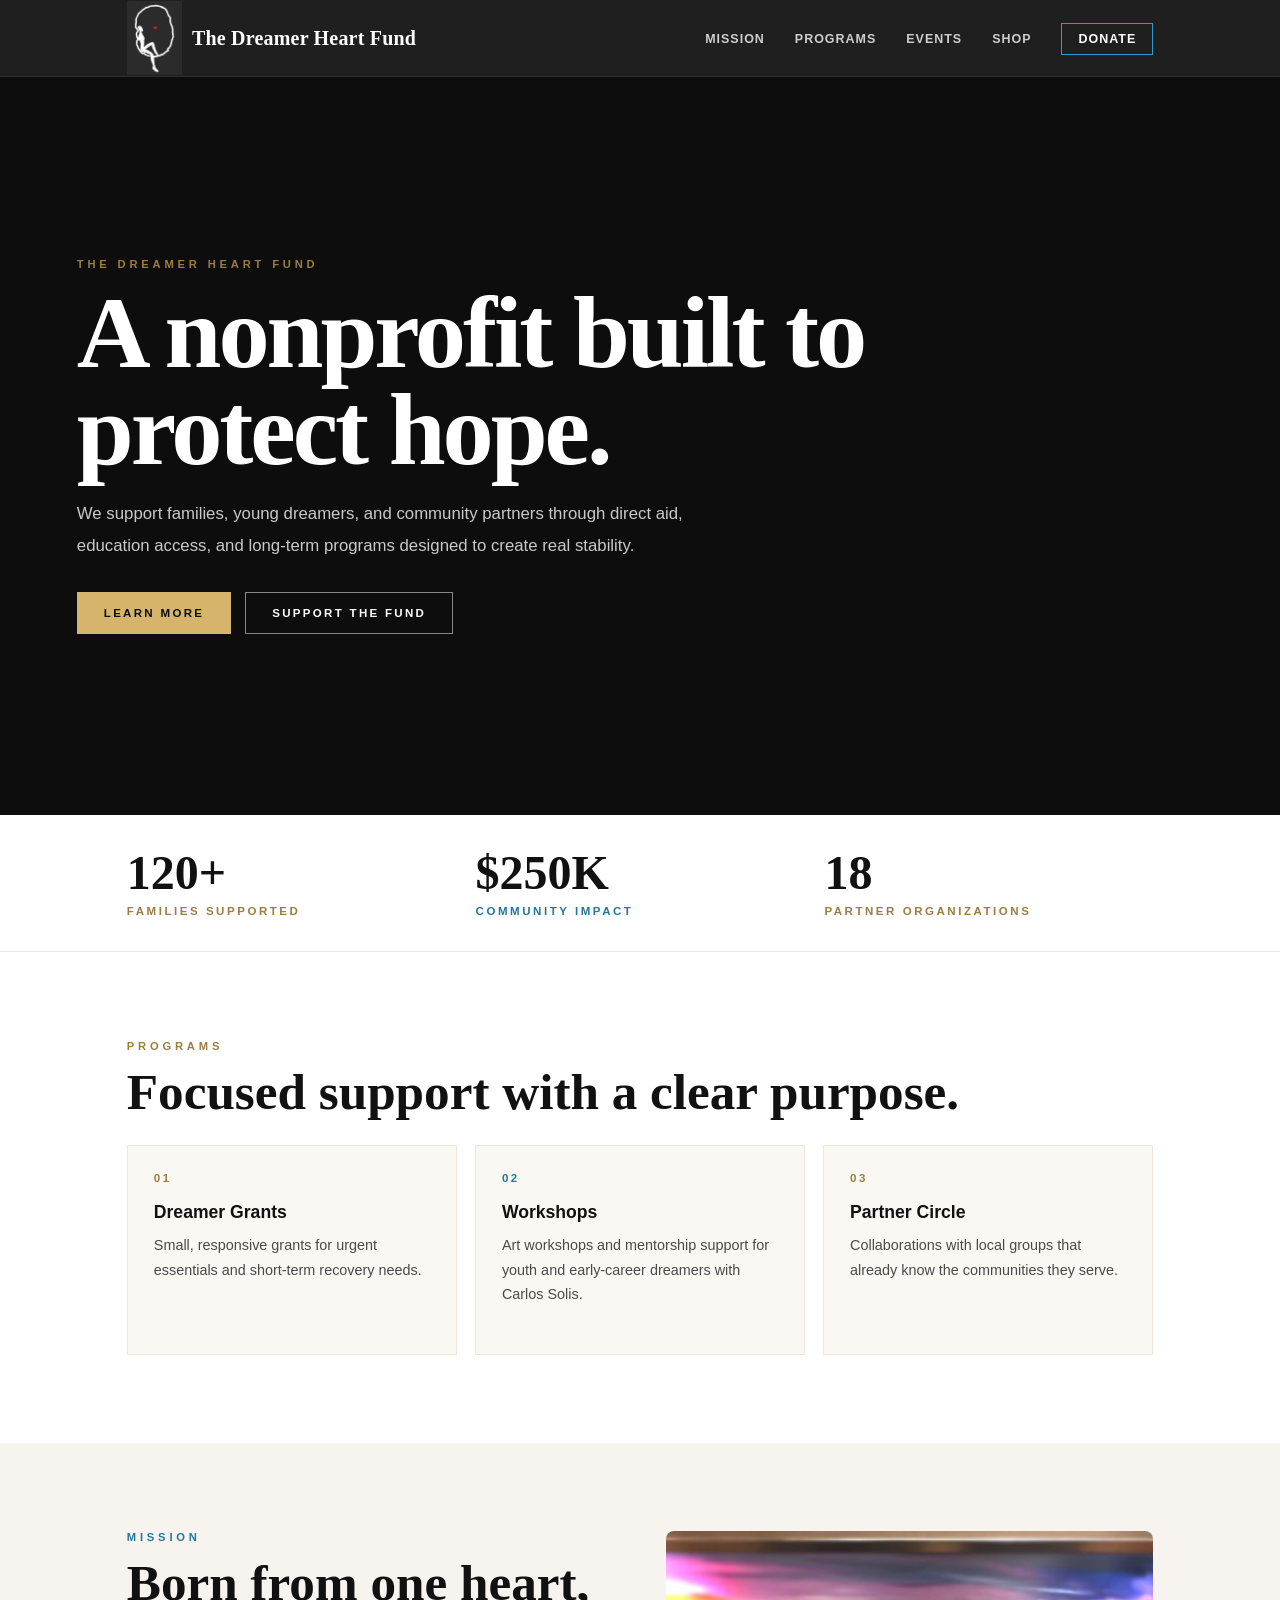
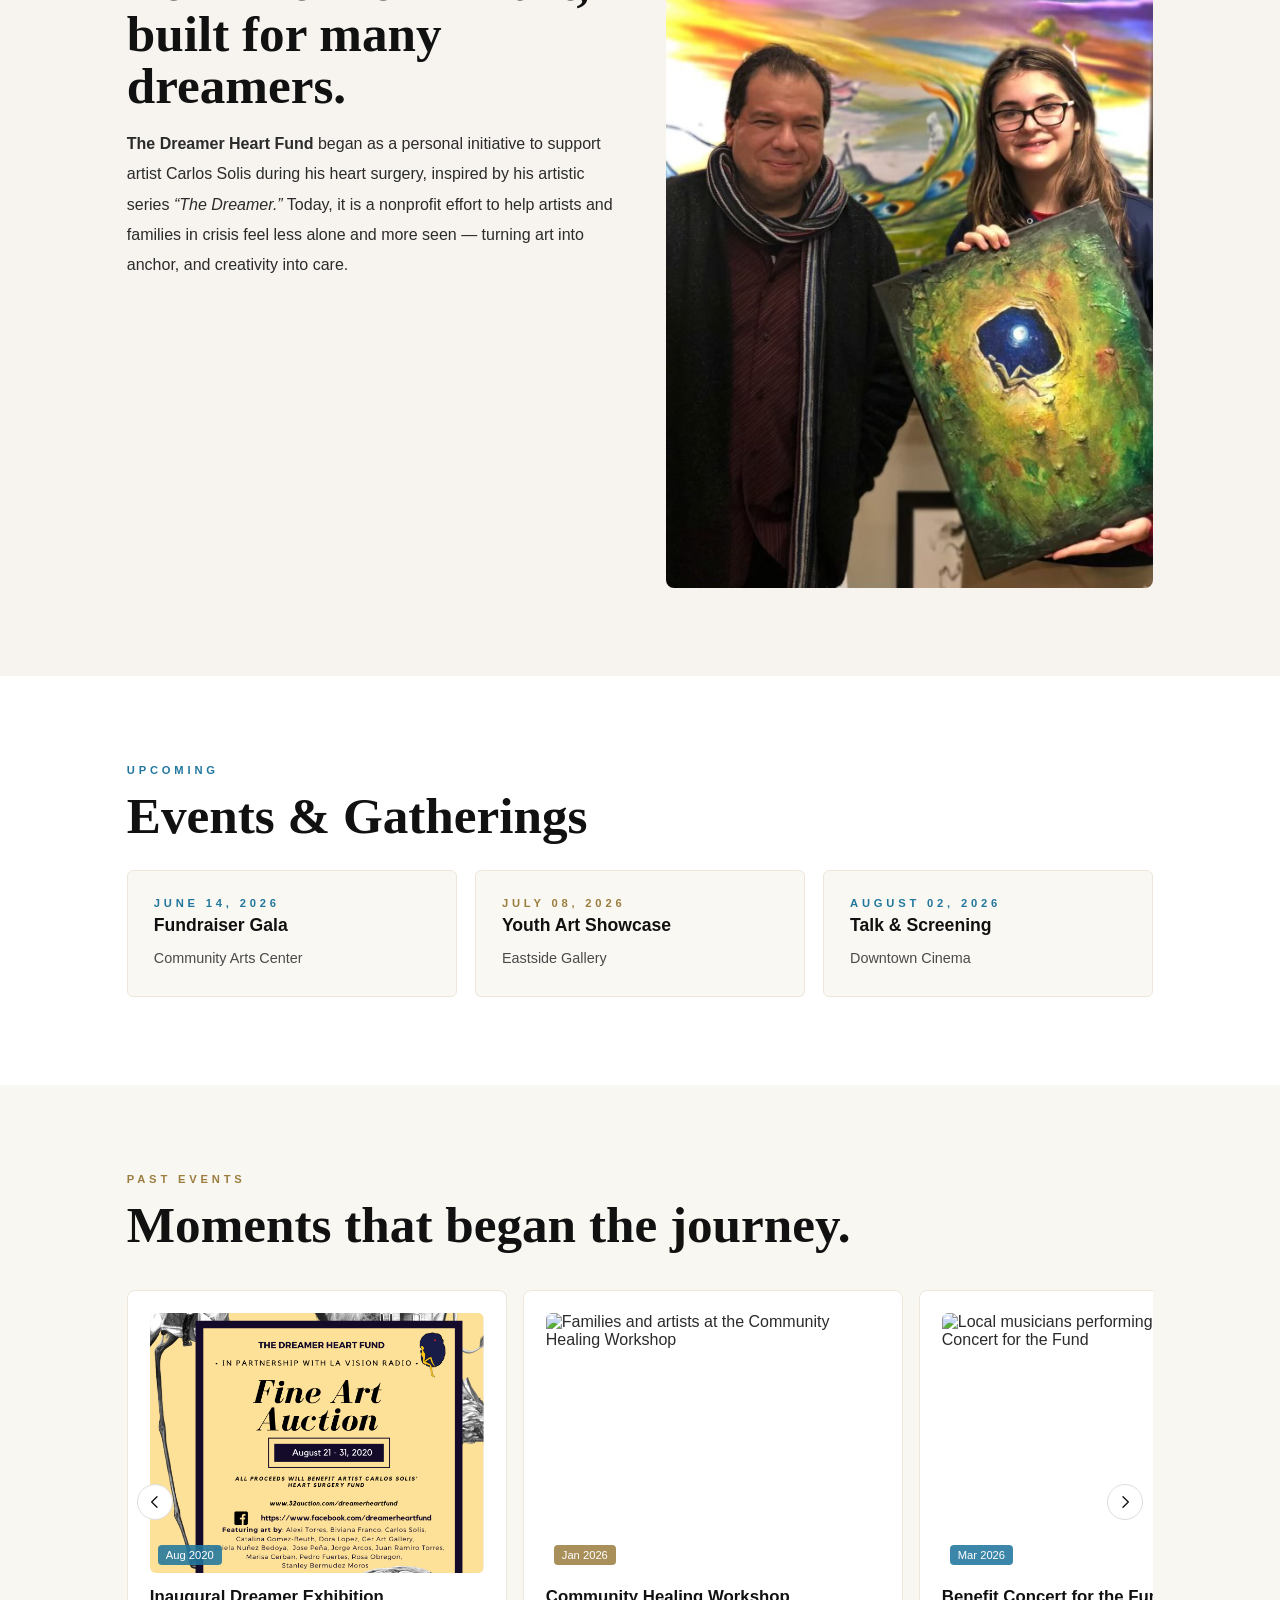
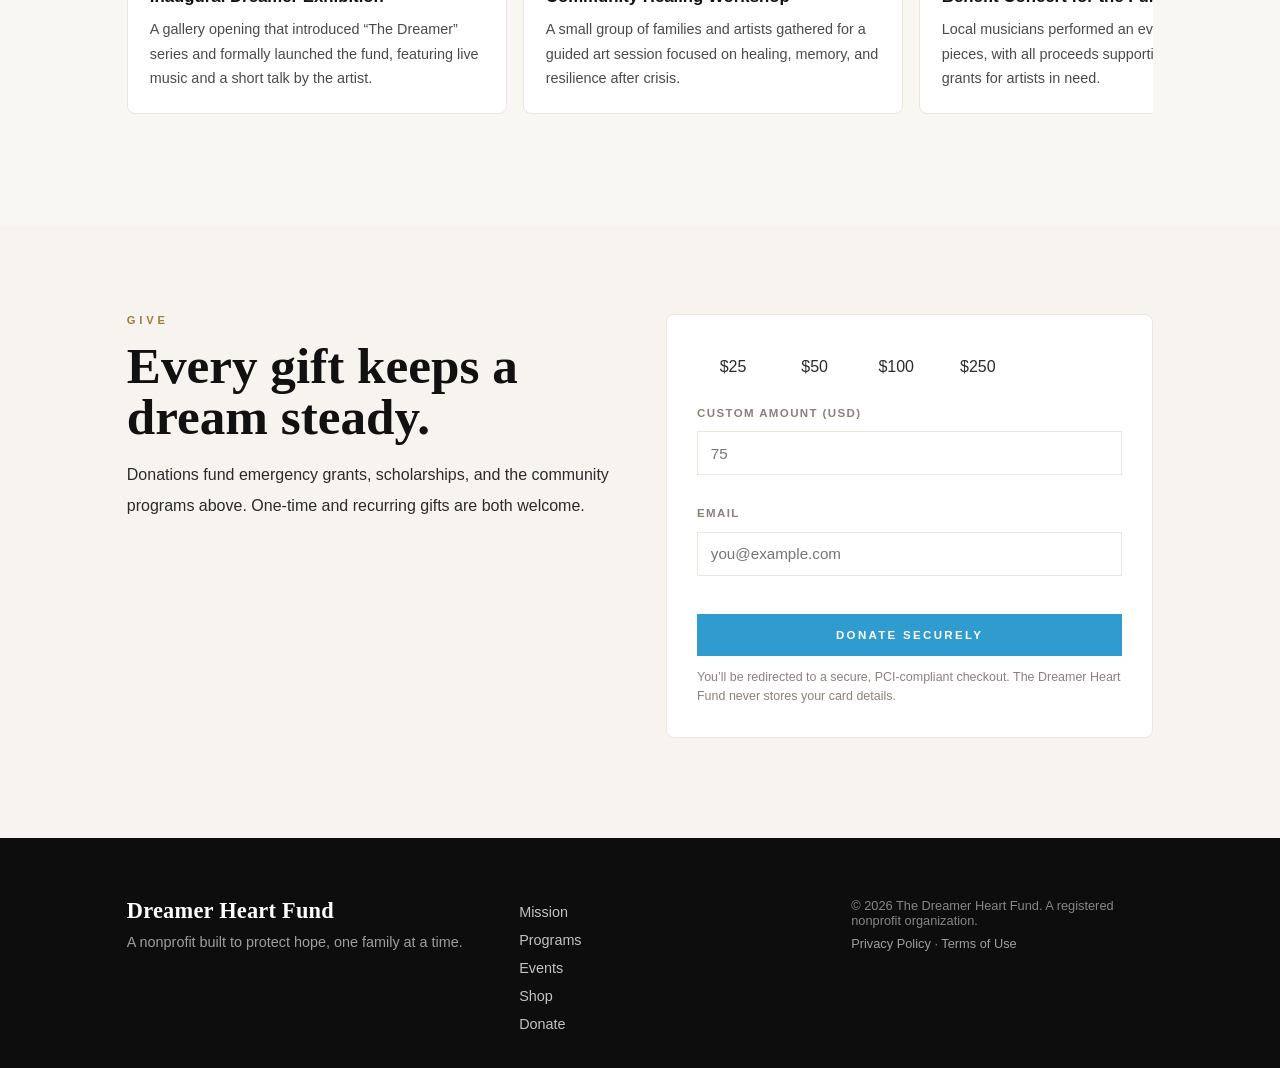
==== index.html @ c887f29a "shop page made, shop page added to nav and footer" ====
<!DOCTYPE html>
<html lang="en" class="no-js">
<head>
  <meta charset="UTF-8" />
  <meta name="viewport" content="width=device-width, initial-scale=1.0" />

  <meta http-equiv="Content-Security-Policy"
        content="default-src 'self';
                 img-src 'self' data: https:;
                 style-src 'self' 'unsafe-inline' https://fonts.googleapis.com;
                 font-src 'self' https://fonts.gstatic.com;
                 script-src 'self';
                 connect-src 'self';
                 frame-src 'self' https://www.youtube-nocookie.com https://player.vimeo.com;
                 object-src 'none';
                 base-uri 'self';
                 form-action 'self';
                 upgrade-insecure-requests;" />
  <meta http-equiv="X-Content-Type-Options" content="nosniff" />
  <meta name="referrer" content="strict-origin-when-cross-origin" />
  <meta name="theme-color" content="#0d0d0d" />

  <title>The Dreamer Heart Fund | Direct Aid, Education & Community Healing</title>
  <meta name="description" content="The Dreamer Heart Fund is a nonprofit supporting families and young dreamers through emergency aid, education access, and community healing programs." />
  <meta name="keywords" content="Dreamer Heart Fund, nonprofit, charity, emergency grants, education access, community healing, donate" />
  <meta name="author" content="The Dreamer Heart Fund" />
  <meta name="robots" content="index, follow" />
  <link rel="canonical" href="https://www.dreamerheartfund.org/" />

  <!-- Open Graph -->
  <meta property="og:type" content="website" />
  <meta property="og:site_name" content="The Dreamer Heart Fund" />
  <meta property="og:title" content="The Dreamer Heart Fund | A nonprofit built to protect hope" />
  <meta property="og:description" content="We support families, young dreamers, and community partners through direct aid, education access, and long-term programs designed to create real stability." />
  <meta property="og:image" content="https://www.dreamerheartfund.org/images/dreamer-heart-fund.jpg" />
  <meta property="og:url" content="https://www.dreamerheartfund.org/" />
  <meta property="og:locale" content="en_US" />

  <!-- Twitter -->
  <meta name="twitter:card" content="summary_large_image" />
  <meta name="twitter:title" content="The Dreamer Heart Fund" />
  <meta name="twitter:description" content="A nonprofit built to protect hope — direct aid, education access, and community healing." />
  <meta name="twitter:image" content="https://www.dreamerheartfund.org/images/dreamer-heart-fund.jpg" />

  <link rel="icon" href="/favicon.ico" sizes="any" />
  <link rel="icon" href="/images/icon.svg" type="image/svg+xml" />
  <link rel="apple-touch-icon" href="/images/apple-touch-icon.png" />
  <link rel="manifest" href="/site.webmanifest" />
  <link rel="preconnect" href="https://fonts.googleapis.com" />
  <link rel="preconnect" href="https://fonts.gstatic.com" crossorigin />
  <link href="https://fonts.googleapis.com/css2?family=Inter:wght@400;500;600;700&family=Cormorant+Garamond:wght@500;600;700&display=swap" rel="stylesheet" />

  <link rel="stylesheet" href="index.css" />

  <script type="application/ld+json">
  {
    "@context": "https://schema.org",
    "@type": "NGO",
    "name": "The Dreamer Heart Fund",
    "url": "https://www.dreamerheartfund.org/",
    "logo": "https://www.dreamerheartfund.org/images/icon.svg",
    "description": "A nonprofit supporting families and young dreamers through emergency aid, education access, and community healing programs.",
    "sameAs": []
  }
  </script>
</head>
<body>
  <a class="skip-link" href="#main-content">Skip to main content</a>

  <header class="site-header" id="site-header">
    <div class="site-header__inner">
      <a class="brand" href="/">
      <img class="brand__mark" src="images/logo.png" alt="The Dreamer Heart Fund logo">
        <span class="brand__name">The Dreamer Heart Fund</span>
      </a>

      <nav class="primary-nav" aria-label="Primary">
        <ul class="primary-nav__list">
          <li><a href="#mission">Mission</a></li>
          <li><a href="#programs">Programs</a></li>
          <li><a href="#events">Events</a></li>
          <!-- <li><a href="#auctions">Auctions</a></li> -->
          <!-- <li><a href="#video">Stories</a></li> -->
          <li><a href="shop.html">Shop</a></li>
          <li><a href="#donate" class="primary-nav__cta">Donate</a></li>
        </ul>
      </nav>

      <button class="nav-toggle" id="nav-toggle" aria-expanded="false" aria-controls="mobile-nav" aria-label="Open menu">
        <span></span><span></span><span></span>
      </button>
    </div>

    <nav id="mobile-nav" class="mobile-nav" aria-label="Mobile" hidden>
      <ul>
        <li><a href="#mission">Mission</a></li>
        <li><a href="#programs">Programs</a></li>
        <li><a href="#events">Events</a></li>
        <li><a href="shop.html">Shop</a></li>
        <li><a href="#donate">Donate</a></li>
      </ul>
    </nav>
  </header>

  <main id="main-content">

    <section class="hero" id="hero" data-reveal-group>
      <div class="hero__media" style="background-image:url('/images/dreamer-heart-fund.jpg');" role="img" aria-label="The Dreamer Heart Fund"></div>
      <div class="hero__scrim"></div>

      <div class="hero__content">
        <div class="hero__inner">
          <p class="eyebrow eyebrow--gold" data-reveal>The Dreamer Heart Fund</p>

          <h1 class="hero__title" data-reveal>A nonprofit built to protect hope.</h1>

          <p class="hero__lede" data-reveal>
            We support families, young dreamers, and community partners through direct aid,
            education access, and long-term programs designed to create real stability.
          </p>

          <div class="hero__actions" data-reveal>
            <a href="#mission" class="btn btn--gold">Learn More</a>
            <a href="#donate" class="btn btn--blue-outline">Support the Fund</a>
          </div>
        </div>
      </div>
    </section>

    <section class="stats" aria-label="Our impact so far">
      <div class="stats__inner">
        <div class="stat" data-reveal>
          <div class="stat__value">120+</div>
          <div class="stat__label stat__label--gold">Families supported</div>
        </div>
        <div class="stat" data-reveal>
          <div class="stat__value">$250K</div>
          <div class="stat__label stat__label--blue">Community impact</div>
        </div>
        <div class="stat" data-reveal>
          <div class="stat__value">18</div>
          <div class="stat__label stat__label--gold">Partner organizations</div>
        </div>
      </div>
    </section>

    <section class="programs" id="programs">
      <div class="section-inner">
        <div class="section-head" data-reveal>
          <p class="eyebrow eyebrow--gold">Programs</p>
          <h2 class="section-title">Focused support with a clear purpose.</h2>
        </div>

        <div class="programs__grid">
          <article class="card" data-reveal>
            <div class="card__index card__index--gold">01</div>
            <h3 class="card__title">Dreamer Grants</h3>
            <p class="card__text">Small, responsive grants for urgent essentials and short-term recovery needs.</p>
          </article>
          <article class="card" data-reveal>
            <div class="card__index card__index--blue">02</div>
            <h3 class="card__title">Workshops</h3>
            <p class="card__text">Art workshops and mentorship support for youth and early-career dreamers with Carlos Solis.</p>
          </article>
          <article class="card" data-reveal>
            <div class="card__index card__index--gold">03</div>
            <h3 class="card__title">Partner Circle</h3>
            <p class="card__text">Collaborations with local groups that already know the communities they serve.</p>
          </article>
        </div>
      </div>
    </section>

    <section class="mission" id="mission">
      <div class="section-inner mission__grid">
        <div data-reveal>
          <p class="eyebrow eyebrow--blue">Mission</p>
          <h2 class="section-title section-title--tight">Born from one heart, built for many dreamers.</h2>
          <p class="body-text">
            <strong>The Dreamer Heart Fund</strong> began as a personal initiative to support artist Carlos Solis
            during his heart surgery, inspired by his artistic series <em>“The Dreamer.”</em> Today, it is a
            nonprofit effort to help artists and families in crisis feel less alone and more seen —
            turning art into anchor, and creativity into care.
          </p>
        </div>

        <div class="mission__image" data-reveal>
          <img src="/images/TheDreamer.jpg" alt="A painting from ‘The Dreamer’ series, the artwork that inspired the fund" loading="lazy" width="640" height="720" />
        </div>
      </div>
    </section>

    <section class="upcoming" id="events">
      <div class="section-inner">
        <div class="section-head" data-reveal>
          <p class="eyebrow eyebrow--blue">Upcoming</p>
          <h2 class="section-title">Events &amp; Gatherings</h2>
        </div>

        <div class="upcoming__grid">
          <article class="event-card" data-reveal>
            <p class="event-card__date event-card__date--blue">June 14, 2026</p>
            <h3 class="event-card__title">Fundraiser Gala</h3>
            <p class="event-card__place">Community Arts Center</p>
          </article>
          <article class="event-card" data-reveal>
            <p class="event-card__date event-card__date--gold">July 08, 2026</p>
            <h3 class="event-card__title">Youth Art Showcase</h3>
            <p class="event-card__place">Eastside Gallery</p>
          </article>
          <article class="event-card" data-reveal>
            <p class="event-card__date event-card__date--blue">August 02, 2026</p>
            <h3 class="event-card__title">Talk &amp; Screening</h3>
            <p class="event-card__place">Downtown Cinema</p>
          </article>
        </div>
      </div>
    </section>

    <section class="past-events" aria-label="Past events">
      <div class="section-inner">
        <div class="section-head" data-reveal>
          <p class="eyebrow eyebrow--gold">Past Events</p>
          <h2 class="section-title">Moments that began the journey.</h2>
        </div>

        <div class="carousel">
          <button class="carousel__nav carousel__nav--prev" id="carousel-prev" aria-label="Scroll to previous events" type="button">
            <svg viewBox="0 0 24 24" width="16" height="16" aria-hidden="true"><path d="M15 4l-8 8 8 8" fill="none" stroke="currentColor" stroke-width="2" stroke-linecap="round" stroke-linejoin="round"/></svg>
          </button>

          <ul class="carousel__track" id="carousel-track">
            <li class="carousel__item" data-reveal>
              <div class="carousel__media">
                <img src="/images/fundraiser.png" alt="Guests at the Inaugural Dreamer Exhibition gallery opening" loading="lazy" width="600" height="400" />
                <span class="carousel__tag carousel__tag--blue">Aug 2020</span>
              </div>
              <h3 class="carousel__title">Inaugural Dreamer Exhibition</h3>
              <p class="carousel__text">A gallery opening that introduced “The Dreamer” series and formally launched the fund, featuring live music and a short talk by the artist.</p>
            </li>
            <li class="carousel__item" data-reveal>
              <div class="carousel__media">
                <img src="/images/past/healing-workshop.jpg" alt="Families and artists at the Community Healing Workshop" loading="lazy" width="600" height="400" />
                <span class="carousel__tag carousel__tag--gold">Jan 2026</span>
              </div>
              <h3 class="carousel__title">Community Healing Workshop</h3>
              <p class="carousel__text">A small group of families and artists gathered for a guided art session focused on healing, memory, and resilience after crisis.</p>
            </li>
            <li class="carousel__item" data-reveal>
              <div class="carousel__media">
                <img src="/images/past/benefit-concert.jpg" alt="Local musicians performing at the Benefit Concert for the Fund" loading="lazy" width="600" height="400" />
                <span class="carousel__tag carousel__tag--blue">Mar 2026</span>
              </div>
              <h3 class="carousel__title">Benefit Concert for the Fund</h3>
              <p class="carousel__text">Local musicians performed an evening of original pieces, with all proceeds supporting emergency grants for artists in need.</p>
            </li>
          </ul>

          <button class="carousel__nav carousel__nav--next" id="carousel-next" aria-label="Scroll to next events" type="button">
            <svg viewBox="0 0 24 24" width="16" height="16" aria-hidden="true"><path d="M9 4l8 8-8 8" fill="none" stroke="currentColor" stroke-width="2" stroke-linecap="round" stroke-linejoin="round"/></svg>
          </button>
        </div>
      </div>
    </section>

    <!-- ============ FUTURE MODULE: VIDEO (scaffold, hidden until content ships) ============ -->
    <section class="module-stub" id="video" hidden>
      <!--
        Reserved for a "Stories" / video module (e.g. embedded testimonials,
        program recaps). Wire a privacy-respecting embed (youtube-nocookie.com
        or self-hosted <video>) here; CSP frame-src already allows the two
        common providers. Keep autoplay off and always provide captions.
      -->
    </section>

    <!-- ============ FUTURE MODULE: SHOP (scaffold, hidden until content ships) ============ -->
    <section class="module-stub" id="shop" hidden>
      <!--
        Reserved for a merchandise / cause-marketing shop. Render products
        server-side or via a signed API call — never trust client-side price
        data. Route checkout through a PCI-compliant processor (Stripe
        Checkout, Shopify, etc.); this page never handles card numbers.
      -->
    </section>

    <!-- ============ FUTURE MODULE: AUCTIONS (scaffold, hidden until content ships) ============ -->
    <section class="module-stub" id="auctions" hidden>
      <!--
        Reserved for benefit auctions. Bidding must be validated server-side
        (authoritative current-bid state, rate limiting, auth) — client JS
        should only ever reflect state, not decide winners.
      -->
    </section>

    <!-- ============ DONATE ============ -->
    <section class="donate" id="donate">
      <div class="section-inner donate__grid">
        <div data-reveal>
          <p class="eyebrow eyebrow--gold">Give</p>
          <h2 class="section-title section-title--tight">Every gift keeps a dream steady.</h2>
          <p class="body-text">
            Donations fund emergency grants, scholarships, and the community programs above.
            One-time and recurring gifts are both welcome.
          </p>
        </div>

        <div class="donate__panel" data-reveal>
          <!--
            Scaffold only: this form currently has no backend. Before launch,
            replace the action below with a PCI-compliant hosted checkout
            (Stripe Checkout / Payment Links, PayPal Giving, or similar) so
            card data never touches this server. Do not add a server-side
            handler that stores raw card numbers.
          -->
          <form class="donate-form" action="#" method="post" novalidate>
            <div class="donate-form__amounts" role="group" aria-label="Donation amount">
              <button type="button" class="amount-btn" data-amount="25">$25</button>
              <button type="button" class="amount-btn" data-amount="50">$50</button>
              <button type="button" class="amount-btn" data-amount="100">$100</button>
              <button type="button" class="amount-btn" data-amount="250">$250</button>
            </div>

            <label class="field-label" for="donate-amount">Custom amount (USD)</label>
            <input class="field-input" id="donate-amount" name="amount" type="number" min="1" step="1" inputmode="numeric" autocomplete="off" placeholder="75" />

            <label class="field-label" for="donate-email">Email</label>
            <input class="field-input" id="donate-email" name="email" type="email" autocomplete="email" required placeholder="you@example.com" />

            <button type="submit" class="btn btn--blue donate-form__submit">Donate securely</button>
            <p class="donate-form__note">You’ll be redirected to a secure, PCI-compliant checkout. The Dreamer Heart Fund never stores your card details.</p>
          </form>
        </div>
      </div>
    </section>
  </main>

  <footer class="site-footer">
    <div class="section-inner site-footer__grid">
      <div>
        <span class="brand__name brand__name--footer">Dreamer Heart Fund</span>
        <p class="site-footer__text">A nonprofit built to protect hope, one family at a time.</p>
      </div>

      <nav aria-label="Footer">
        <ul class="site-footer__list">
          <li><a href="#mission">Mission</a></li>
          <li><a href="#programs">Programs</a></li>
          <li><a href="#events">Events</a></li>
          <li><a href="shop.html">Shop</a></li>
          <li><a href="#donate">Donate</a></li>
        </ul>
      </nav>

      <div class="site-footer__legal">
        <p>&copy; <span id="footer-year">2026</span> The Dreamer Heart Fund. A registered nonprofit organization.</p>
        <p><a href="/privacy.html">Privacy Policy</a> &middot; <a href="/terms.html">Terms of Use</a></p>
      </div>
    </div>
  </footer>

  <script src="/js/main.js" defer></script>
</body>
</html>
---- index.css ----
:root {
  --color-black: #0d0d0d;
  --color-ink: #111111;
  --color-white: #ffffff;
  --color-cream: #faf8f3;
  --color-cream-2: #f7f4ef;
  --color-cream-3: #f9f7f2;
  --color-border: #eee6da;
  --color-border-2: #ece8df;

  --color-gold: #d6b46b;
  --color-gold-dark: #9b7d3f;

  --color-blue: #309bcf;
  --color-blue-dark: #22779e;
  --color-blue-tint: rgba(48, 155, 207, 0.1);

  --color-text: #2b2b2b;
  --color-text-muted: #4a4a4a;
  --color-text-soft: #8a8277;

  --font-display: 'Cormorant Garamond', Georgia, serif;
  --font-body: 'Inter', -apple-system, BlinkMacSystemFont, 'Segoe UI', sans-serif;

  --max-width: 1180px;
  --gutter: 6vw;

  --header-height: 76px;
}

*, *::before, *::after { box-sizing: border-box; margin: 0; padding: 0; }

html { scroll-behavior: smooth; }

body {
  background: var(--color-white);
  color: var(--color-text);
  font-family: var(--font-body);
  -webkit-font-smoothing: antialiased;
  text-rendering: optimizeLegibility;
}

img { max-width: 100%; display: block; }
a { color: inherit; }
button { font: inherit; cursor: pointer; }
ul { list-style: none; }

@media (prefers-reduced-motion: reduce) {
  html { scroll-behavior: auto; }
  *, *::before, *::after {
    animation-duration: 0.001ms !important;
    animation-iteration-count: 1 !important;
    transition-duration: 0.001ms !important;
    scroll-behavior: auto !important;
  }
}

:focus-visible {
  outline: 2px solid var(--color-blue);
  outline-offset: 3px;
}

.skip-link {
  position: absolute;
  left: -9999px;
  top: 0;
  background: var(--color-blue);
  color: var(--color-white);
  padding: 12px 18px;
  z-index: 1000;
  font-family: var(--font-body);
  font-weight: 600;
  text-decoration: none;
}
.skip-link:focus { left: 12px; top: 12px; }

.eyebrow {
  font-family: var(--font-body);
  font-size: 0.7rem;
  letter-spacing: 0.34em;
  text-transform: uppercase;
  font-weight: 600;
  margin-bottom: 14px;
}
.eyebrow--gold { color: var(--color-gold-dark); }
.eyebrow--blue { color: var(--color-blue-dark); }

.section-inner {
  max-width: var(--max-width);
  margin: 0 auto;
  padding-left: var(--gutter);
  padding-right: var(--gutter);
}

.section-head { margin-bottom: 28px; }

.section-title {
  font-family: var(--font-display);
  font-size: clamp(2.2rem, 4vw, 3.4rem);
  font-weight: 600;
  line-height: 1;
  color: var(--color-ink);
}
.section-title--tight {
  font-size: clamp(2.3rem, 4vw, 3.8rem);
  max-width: 480px;
  margin-bottom: 18px;
}

.body-text {
  font-family: var(--font-body);
  font-size: 1rem;
  line-height: 1.9;
  color: var(--color-text);
  max-width: 60ch;
}

.btn {
  display: inline-block;
  padding: 14px 26px;
  font-family: var(--font-body);
  font-size: 0.72rem;
  letter-spacing: 0.2em;
  text-transform: uppercase;
  font-weight: 700;
  text-decoration: none;
  border: 1px solid transparent;
  transition: background-color 0.2s ease, color 0.2s ease, border-color 0.2s ease;
}
.btn--gold {
  background: var(--color-gold);
  color: var(--color-black);
  border-color: var(--color-gold);
}
.btn--gold:hover { background: var(--color-gold-dark); border-color: var(--color-gold-dark); }

.btn--blue {
  background: var(--color-blue);
  color: var(--color-white);
  border-color: var(--color-blue);
}
.btn--blue:hover { background: var(--color-blue-dark); border-color: var(--color-blue-dark); }

.btn--blue-outline {
  background: transparent;
  color: var(--color-white);
  border-color: rgba(255, 255, 255, 0.5);
}
.btn--blue-outline:hover {
  background: var(--color-blue);
  border-color: var(--color-blue);
}
[data-reveal] {
  opacity: 0;
  transform: translateY(14px);
  transition: opacity 0.8s ease, transform 0.8s ease;
}
[data-reveal].is-visible {
  opacity: 1;
  transform: translateY(0);
}
.no-js [data-reveal] { opacity: 1; transform: none; }

.site-header {
  position: sticky;
  top: 0;
  z-index: 100;
  background: rgba(13, 13, 13, 0.92);
  backdrop-filter: blur(6px);
  border-bottom: 1px solid rgba(255, 255, 255, 0.08);
}

.site-header__inner {
  max-width: var(--max-width);
  margin: 0 auto;
  height: var(--header-height);
  padding: 0 var(--gutter);
  display: flex;
  align-items: center;
  justify-content: space-between;
}

.brand {
  display: flex;
  align-items: center;
  gap: 10px;
  text-decoration: none;
}
.brand__mark {
  display: inline-flex;
  align-items: center;
  height: 44px;
  width: auto;
  max-width: 180px;
  object-fit: contain;
}
.brand__name {
  font-family: var(--font-display);
  font-size: 1.25rem;
  font-weight: 600;
  color: var(--color-white);
  letter-spacing: 0.01em;
}

.primary-nav__list {
  display: flex;
  align-items: center;
  gap: 30px;
}
.primary-nav__list a {
  font-size: 0.78rem;
  letter-spacing: 0.08em;
  text-transform: uppercase;
  font-weight: 600;
  color: rgba(255, 255, 255, 0.78);
  text-decoration: none;
  transition: color 0.2s ease;
}
.primary-nav__list a:hover { color: var(--color-gold); }
.primary-nav__cta {
  padding: 8px 16px;
  border: 1px solid var(--color-blue);
  color: var(--color-white) !important;
}
.primary-nav__cta:hover {
  background: var(--color-blue);
}

.nav-toggle {
  display: none;
  flex-direction: column;
  justify-content: center;
  gap: 5px;
  width: 40px;
  height: 40px;
  background: transparent;
  border: none;
}
.nav-toggle span {
  display: block;
  width: 22px;
  height: 2px;
  background: var(--color-white);
}

.mobile-nav {
  border-top: 1px solid rgba(255, 255, 255, 0.08);
  background: var(--color-black);
}
.mobile-nav ul { padding: 10px var(--gutter) 18px; }
.mobile-nav a {
  display: block;
  padding: 12px 0;
  color: rgba(255, 255, 255, 0.85);
  text-decoration: none;
  font-size: 0.9rem;
  letter-spacing: 0.05em;
  text-transform: uppercase;
  border-bottom: 1px solid rgba(255, 255, 255, 0.06);
}

@media (max-width: 820px) {
  .primary-nav { display: none; }
  .nav-toggle { display: flex; }
}

.hero {
  position: relative;
  overflow: hidden;
  min-height: 82vh;
  display: flex;
  align-items: center;
  background: var(--color-black);
  color: var(--color-white);
}
.hero__media {
  position: absolute;
  inset: 0;
  background-size: cover;
  background-position: center;
  opacity: 0.42;
  transform: scale(1.05);
  transition: transform 1.2s ease;
}
.hero.is-in-view .hero__media { transform: scale(1); }

.hero__scrim {
  position: absolute;
  inset: 0;
  background: linear-gradient(
    90deg,
    rgba(0, 0, 0, 0.9) 0%,
    rgba(0, 0, 0, 0.72) 52%,
    rgba(0, 0, 0, 0.22) 100%
  );
}

.hero__content {
  position: relative;
  z-index: 2;
  width: 100%;
  padding: 88px var(--gutter);
}
.hero__inner { max-width: var(--max-width); margin: 0 auto; }

.hero__title {
  font-family: var(--font-display);
  font-size: clamp(3.4rem, 8vw, 7rem);
  font-weight: 600;
  line-height: 0.95;
  letter-spacing: -0.03em;
  margin-bottom: 20px;
  max-width: 900px;
}

.hero__lede {
  font-family: var(--font-body);
  font-size: 1.05rem;
  line-height: 1.9;
  color: rgba(255, 255, 255, 0.78);
  max-width: 620px;
}

.hero__actions {
  display: flex;
  gap: 14px;
  flex-wrap: wrap;
  margin-top: 30px;
}
.stats {
  background: var(--color-white);
  border-bottom: 1px solid var(--color-border-2);
}
.stats__inner {
  max-width: var(--max-width);
  margin: 0 auto;
  padding: 34px var(--gutter);
  display: grid;
  grid-template-columns: repeat(auto-fit, minmax(180px, 1fr));
  gap: 20px;
}
.stat__value {
  font-family: var(--font-display);
  font-size: clamp(2rem, 4vw, 3rem);
  font-weight: 600;
  color: var(--color-ink);
  line-height: 1;
  margin-bottom: 8px;
}
.stat__label {
  font-family: var(--font-body);
  font-size: 0.72rem;
  letter-spacing: 0.22em;
  text-transform: uppercase;
  font-weight: 600;
}
.stat__label--gold { color: var(--color-gold-dark); }
.stat__label--blue { color: var(--color-blue-dark); }

.programs { background: var(--color-white); padding: 88px 0; }
.programs__grid {
  display: grid;
  grid-template-columns: repeat(auto-fit, minmax(240px, 1fr));
  gap: 18px;
}
.card {
  border: 1px solid var(--color-border);
  background: var(--color-cream);
  padding: 26px;
  min-height: 210px;
}
.card__index {
  font-family: var(--font-body);
  font-size: 0.72rem;
  letter-spacing: 0.22em;
  font-weight: 600;
  margin-bottom: 18px;
}
.card__index--gold { color: var(--color-gold-dark); }
.card__index--blue { color: var(--color-blue-dark); }
.card__title {
  font-family: var(--font-body);
  font-size: 1.1rem;
  font-weight: 700;
  color: var(--color-ink);
  margin-bottom: 10px;
}
.card__text {
  font-family: var(--font-body);
  font-size: 0.9rem;
  line-height: 1.7;
  color: var(--color-text-muted);
}

.mission { background: var(--color-cream-2); padding: 88px 0; }
.mission__grid {
  display: grid;
  grid-template-columns: 1fr 1fr;
  gap: 52px;
  align-items: start;
}
.mission__image {
  position: relative;
  border-radius: 8px;
  overflow: hidden;
}
.mission__image img { width: 100%; height: auto; }

@media (max-width: 860px) {
  .mission__grid { grid-template-columns: 1fr; }
}

.upcoming { background: var(--color-white); padding: 88px 0; }
.upcoming__grid {
  display: grid;
  grid-template-columns: repeat(auto-fit, minmax(280px, 1fr));
  gap: 18px;
}
.event-card {
  border: 1px solid var(--color-border);
  background: var(--color-cream);
  padding: 26px;
  border-radius: 6px;
}
.event-card__date {
  font-family: var(--font-body);
  font-size: 0.7rem;
  letter-spacing: 0.34em;
  text-transform: uppercase;
  font-weight: 600;
  margin-bottom: 6px;
}
.event-card__date--gold { color: var(--color-gold-dark); }
.event-card__date--blue { color: var(--color-blue-dark); }
.event-card__title {
  font-family: var(--font-body);
  font-size: 1.1rem;
  font-weight: 700;
  color: var(--color-ink);
  margin-bottom: 10px;
}
.event-card__place {
  font-family: var(--font-body);
  font-size: 0.9rem;
  line-height: 1.7;
  color: var(--color-text-muted);
}
.past-events { background: var(--color-cream-3); padding: 88px 0 100px; }

.carousel { position: relative; }

.carousel__track {
  display: flex;
  gap: 16px;
  overflow-x: auto;
  padding: 12px 50px;
  scroll-behavior: smooth;
  scroll-snap-type: x proximity;
  -ms-overflow-style: none;
  scrollbar-width: none;
}
.carousel__track::-webkit-scrollbar { display: none; }

.carousel__item {
  min-width: 380px;
  max-width: 420px;
  background: var(--color-white);
  border: 1px solid var(--color-border);
  border-radius: 8px;
  padding: 22px;
  scroll-snap-align: start;
}
.carousel__media { position: relative; height: 260px; margin-bottom: 14px; }
.carousel__media img {
  width: 100%;
  height: 100%;
  object-fit: cover;
  border-radius: 6px;
}
.carousel__tag {
  position: absolute;
  bottom: 8px;
  left: 8px;
  color: var(--color-white);
  padding: 4px 8px;
  font-size: 0.7rem;
  border-radius: 4px;
}
.carousel__tag--gold { background: rgba(155, 125, 63, 0.85); }
.carousel__tag--blue { background: rgba(34, 119, 158, 0.88); }

.carousel__title {
  font-family: var(--font-body);
  font-size: 1.05rem;
  font-weight: 700;
  color: var(--color-ink);
  margin-bottom: 10px;
}
.carousel__text {
  font-family: var(--font-body);
  font-size: 0.9rem;
  line-height: 1.7;
  color: var(--color-text-muted);
}

.carousel__nav {
  position: absolute;
  top: 50%;
  transform: translateY(-50%);
  z-index: 3;
  width: 36px;
  height: 36px;
  border-radius: 999px;
  background: var(--color-white);
  border: 1px solid #ddd;
  display: flex;
  align-items: center;
  justify-content: center;
  color: var(--color-ink);
}
.carousel__nav:hover { border-color: var(--color-blue); color: var(--color-blue); }
.carousel__nav--prev { left: 10px; }
.carousel__nav--next { right: 10px; }

.module-stub { padding: 88px 0; }

/* Donate Panel */
.donate { background: var(--color-cream-2); padding: 88px 0 100px; }
.donate__grid {
  display: grid;
  grid-template-columns: 1fr 1fr;
  gap: 52px;
  align-items: start;
}
@media (max-width: 860px) {
  .donate__grid { grid-template-columns: 1fr; }
}

.donate__panel {
  background: var(--color-white);
  border: 1px solid var(--color-border);
  border-radius: 8px;
  padding: 30px;
}

.donate-form__amounts {
  display: grid;
  grid-template-columns: repeat(4, 1fr);
  gap: 10px;
  margin-bottom: 18px;
}
.amount-btn {
  padding: 12px 8px;
  border: 1px solid var(--color-border);
  background: var(--color-cream);
  font-weight: 700;
  font-size: 0.9rem;
  color: var(--color-ink);
  transition: border-color 0.2s ease, color 0.2s ease, background-color 0.2s ease;
}
.amount-btn:hover,
.amount-btn.is-selected {
  border-color: var(--color-blue);
  color: var(--color-blue-dark);
  background: var(--color-blue-tint);
}

.field-label {
  display: block;
  font-size: 0.72rem;
  letter-spacing: 0.12em;
  text-transform: uppercase;
  font-weight: 600;
  color: var(--color-text-soft);
  margin: 16px 0 6px;
}
.field-input {
  width: 100%;
  padding: 12px 14px;
  border: 1px solid var(--color-border);
  background: var(--color-white);
  font-family: var(--font-body);
  font-size: 0.95rem;
  color: var(--color-ink);
}
.field-input:focus { border-color: var(--color-blue); }

.donate-form__submit { width: 100%; margin-top: 22px; text-align: center; }
.donate-form__note {
  margin-top: 12px;
  font-size: 0.78rem;
  line-height: 1.6;
  color: var(--color-text-soft);
}

/* Footer*/
.site-footer { background: var(--color-black); color: rgba(255, 255, 255, 0.8); padding: 60px 0 30px; }
.site-footer__grid {
  display: grid;
  grid-template-columns: 1.2fr 1fr 1fr;
  gap: 30px;
}
@media (max-width: 700px) {
  .site-footer__grid { grid-template-columns: 1fr; }
}
.brand__name--footer {
  font-family: var(--font-display);
  font-size: 1.4rem;
  color: var(--color-white);
}
.site-footer__text { margin-top: 10px; font-size: 0.9rem; color: rgba(255, 255, 255, 0.6); }
.site-footer__list a {
  display: block;
  padding: 6px 0;
  text-decoration: none;
  color: rgba(255, 255, 255, 0.75);
  font-size: 0.9rem;
}
.site-footer__list a:hover { color: var(--color-blue); }
.site-footer__legal { font-size: 0.8rem; color: rgba(255, 255, 255, 0.5); }
.site-footer__legal a { text-decoration: none; color: rgba(255, 255, 255, 0.6); }
.site-footer__legal p + p { margin-top: 8px; }


.donate-form__amounts { display: flex; flex-wrap: wrap; gap: 0.6rem; }
.amount-btn {
      min-width: 4.5rem;
      min-height: 44px;
      padding: 0.6rem 1rem;
      border: 1px solid rgba(255,255,255,0.3);
      background: transparent;
      color: inherit;
      border-radius: 4px;
      cursor: pointer;
      font: inherit;
      transition: background 0.2s ease, color 0.2s ease, border-color 0.2s ease;
    }
    .amount-btn.is-selected,
    .amount-btn:hover { background: #d6b46b; border-color: #d6b46b; color: #111; }
    .amount-btn:focus-visible,
    .field-input:focus-visible { outline: 2px solid #309bcf; outline-offset: 2px; }
    .field-input {
      width: 100%;
      box-sizing: border-box;
      min-height: 44px;
      padding: 0.6rem 0.8rem;
      margin: 0.4rem 0 1rem;
    }
    .field-input::-webkit-outer-spin-button,
    .field-input::-webkit-inner-spin-button {
      -webkit-appearance: none;
      margin: 0;
    }
    .field-input[type="text"] { -moz-appearance: textfield; }

    .paypal-button-container { margin-top: 0.75rem; min-height: 45px; }
    .paypal-button-container.is-disabled { opacity: 0.5; pointer-events: none; }
    .donate-form__note.is-error { color: #ffb4a8; font-weight: 600; }
    .donate-form__fallback { font-size: 0.8rem; opacity: 0.65; margin-top: 0.75rem; }
    .donate-form__fallback a { color: inherit; }

    @media (max-width: 480px) {
      .amount-btn { flex: 1 1 calc(50% - 0.6rem); }
    }
    .hero {
      position: relative;
      overflow: hidden;
      isolation: isolate;
      --hero-overlay: 0.65;
    }
    .hero__media {
      position: absolute;
      inset: 0;
      background-image: url('images/carlos.png');
      background-size: cover;
      background-position: center;
      background-repeat: no-repeat;
      z-index: 0;
    }
    .hero__scrim {
      position: absolute;
      inset: 0;
      background: linear-gradient(
        180deg,
        rgba(13, 13, 13, calc(var(--hero-overlay) - 0.1)) 0%,
        rgba(13, 13, 13, var(--hero-overlay)) 100%
      );
      z-index: 1;
    }
    .hero__content {
      position: relative;
      z-index: 2;
    }
    .brand__mark {
      display: inline-flex;
      align-items: center;
      height: 74px;
      width: auto;
      max-width: 180px;
      flex-shrink: 0;
      object-fit: contain;
      border: none;
      outline: none;
      background: none !important;
    }
    .brand {
      -webkit-tap-highlight-color: transparent;
      outline: none;
    }
    .brand:focus {
      outline: none;
    }
    .brand:focus-visible {
      outline: 2px solid #309bcf;
      outline-offset: 3px;
      border-radius: 4px;
    }




   /* Programs */
    :root {
      --dhf-black: var(--color-black, #0d0d0d);
      --dhf-black-soft: var(--color-black-soft, #161616);
      --dhf-gold: var(--color-gold, #c9a24b);
      --dhf-gold-soft: var(--color-gold-soft, #e4c98a);
      --dhf-blue: var(--color-blue, #2f4a7a);
      --dhf-cream: var(--color-cream, #f4f1ea);
    }

    .hero--programs .hero__media {
      background-image: url("images/mercy.webp");
      background-size: cover;
      background-position: center 30%;
    }

    .programs-list {
      background: var(--dhf-black);
      padding: 6rem 0;
    }

    .program-card {
      display: grid;
      grid-template-columns: 0.9fr 1.1fr;
      gap: 2.5rem;
      align-items: start;
      border: 1px solid rgba(201, 162, 75, 0.25);
      background: var(--dhf-black-soft);
      border-radius: 4px;
      overflow: hidden;
    }

    .program-card__media {
      position: relative;
      height: 100%;
      min-height: 320px;
    }

    .program-card__media img {
      width: 100%;
      height: 100%;
      object-fit: cover;
      display: block;
    }

    .program-card__status {
      position: absolute;
      top: 1rem;
      left: 1rem;
      background: var(--dhf-gold);
      color: var(--dhf-black);
      font-size: 0.75rem;
      font-weight: 600;
      padding: 0.35rem 0.75rem;
      border-radius: 999px;
      letter-spacing: 0.02em;
    }

    .program-card__body {
      padding: 2.5rem 2.5rem 2.5rem 0;
    }

    .program-card__title {
      font-family: var(--font-display, "Cormorant Garamond", serif);
      font-size: 2rem;
      color: var(--dhf-cream);
      margin: 0.25rem 0 1rem;
    }

    .program-card__facts {
      display: grid;
      grid-template-columns: repeat(2, minmax(0, 1fr));
      gap: 1rem 1.5rem;
      margin: 1.75rem 0;
      padding: 1.25rem 0;
      border-top: 1px solid rgba(201, 162, 75, 0.2);
      border-bottom: 1px solid rgba(201, 162, 75, 0.2);
    }

    .program-card__facts dt {
      font-size: 0.75rem;
      text-transform: uppercase;
      letter-spacing: 0.06em;
      color: var(--dhf-gold-soft);
      margin-bottom: 0.25rem;
    }

    .program-card__facts dd {
      margin: 0;
      color: var(--dhf-cream);
      font-size: 0.95rem;
    }

    .program-card__details {
      border-top: 1px solid rgba(244, 241, 234, 0.12);
      padding: 0.9rem 0;
    }

    .program-card__details:last-of-type {
      border-bottom: 1px solid rgba(244, 241, 234, 0.12);
    }

    .program-card__details summary {
      cursor: pointer;
      list-style: none;
      display: flex;
      align-items: center;
      justify-content: space-between;
      color: var(--dhf-cream);
      font-weight: 500;
    }

    .program-card__details summary::-webkit-details-marker {
      display: none;
    }

    .program-card__details summary::after {
      content: "+";
      color: var(--dhf-gold);
      font-size: 1.25rem;
      line-height: 1;
      margin-left: 1rem;
      transition: transform 0.2s ease;
    }

    .program-card__details[open] summary::after {
      transform: rotate(45deg);
    }

    .program-card__details p {
      margin-top: 0.9rem;
    }

    .program-card__cta {
      margin-top: 2rem;
    }

    .programs-list__more {
      margin-top: 2.5rem;
      color: rgba(244, 241, 234, 0.75);
      font-size: 0.95rem;
    }

    .programs-list__more a {
      color: var(--dhf-gold);
    }

    .signup {
      background: var(--dhf-black-soft);
      padding: 6rem 0;
    }

    .signup__grid {
      display: grid;
      grid-template-columns: 1fr 1fr;
      gap: 3rem;
      align-items: start;
    }

    .signup__panel {
      background: var(--dhf-black);
      border: 1px solid rgba(201, 162, 75, 0.25);
      border-radius: 4px;
      padding: 2rem;
    }

    .signup-form__field {
      border: 0;
      padding: 0;
      margin: 0 0 1.5rem;
    }

    .session-picker {
      display: flex;
      flex-wrap: wrap;
      gap: 0.6rem;
      margin-top: 0.5rem;
    }

    .session-btn {
      border: 1px solid rgba(201, 162, 75, 0.4);
      background: transparent;
      color: var(--dhf-cream);
      padding: 0.55rem 1rem;
      border-radius: 999px;
      font-size: 0.85rem;
      cursor: pointer;
      transition: background 0.15s ease, color 0.15s ease, border-color 0.15s ease;
    }

    .session-btn:hover {
      border-color: var(--dhf-gold);
    }

    .session-btn[aria-pressed="true"] {
      background: var(--dhf-gold);
      border-color: var(--dhf-gold);
      color: var(--dhf-black);
      font-weight: 600;
    }

    .field-input--textarea {
      resize: vertical;
      min-height: 4.5rem;
    }

    .signup-form__submit {
      margin-top: 0.5rem;
      width: 100%;
    }

    .signup-form__status {
      margin-top: 0.9rem;
      font-size: 0.9rem;
      color: var(--dhf-gold-soft);
      min-height: 1.2em;
    }

    @media (max-width: 900px) {
      .program-card {
        grid-template-columns: 1fr;
      }

      .program-card__body {
        padding: 2rem;
      }

      .program-card__media {
        min-height: 240px;
      }

      .signup__grid {
        grid-template-columns: 1fr;
      }
    }

    @media (prefers-reduced-motion: reduce) {
      .program-card__details summary::after {
        transition: none;
      }
    }
    .programs-list .body-text,
    .signup .body-text,
    .program-card .body-text {
      color: var(--dhf-cream, #f4f1ea);
    }

    .field-input {
      color: var(--dhf-cream, #f4f1ea);
      background: transparent;
    }

    /* Shop */
    

  :root {
    --dhf-white: var(--color-white, #ffffff);
    --dhf-off-white: var(--color-off-white, #faf8f3);
    --dhf-ink: var(--color-ink, #1c1a17);
    --dhf-ink-soft: var(--color-ink-soft, #5b564d);
    --dhf-gold: var(--color-gold, #c9a24b);
    --dhf-blue: var(--color-blue, #2f4a7a);
    --dhf-line: var(--color-line, rgba(28, 26, 23, 0.1));
  }

  /* ---------- Hero ---------- */
  .shop-hero {
    position: relative;
    background: var(--dhf-off-white);
    padding: 5.5rem 1.5rem 4rem;
    text-align: center;
    overflow: hidden;
  }

  .shop-hero__inner {
    position: relative;
    z-index: 1;
    max-width: 640px;
    margin: 0 auto;
  }

  .shop-hero__title {
    font-family: var(--font-display, "Cormorant Garamond", serif);
    font-size: clamp(2.1rem, 4vw, 3rem);
    color: var(--dhf-ink);
    margin: 0.5rem 0 1rem;
  }

  .shop-hero__lede {
    color: var(--dhf-ink-soft);
    font-size: 1.05rem;
    line-height: 1.6;
    margin-bottom: 1.75rem;
  }

  .shop-hero__mark {
    position: absolute;
    top: 50%;
    right: -40px;
    transform: translateY(-50%);
    width: 220px;
    height: 220px;
    opacity: 0.5;
  }

  @media (max-width: 720px) {
    .shop-hero__mark {
      display: none;
    }
  }

  /* ---------- Order note callout ---------- */
  .order-note {
    background: var(--dhf-white);
    border-top: 1px solid var(--dhf-line);
    border-bottom: 1px solid var(--dhf-line);
    padding: 2rem 1.5rem;
  }

  .order-note__inner {
    max-width: 620px;
    margin: 0 auto;
    text-align: center;
  }

  .order-note__lead {
    font-weight: 600;
    color: var(--dhf-ink);
    margin: 0 0 0.5rem;
  }

  .order-note__text {
    color: var(--dhf-ink-soft);
    font-size: 0.92rem;
    line-height: 1.6;
    margin: 0;
  }

  /* ---------- Shop grid (masonry via CSS columns, so varied print
    aspect ratios sit naturally without cropping) ---------- */
  .shop-grid-section {
    background: var(--dhf-white);
    padding: 5rem 0 6rem;
  }

  .shop-grid {
    list-style: none;
    margin: 0;
    padding: 0;
    columns: 3 260px;
    column-gap: 1.75rem;
  }

  @media (max-width: 900px) {
    .shop-grid {
      columns: 2 220px;
    }
  }

  @media (max-width: 560px) {
    .shop-grid {
      columns: 1;
    }
  }

  .product-card {
    break-inside: avoid;
    margin-bottom: 1.75rem;
  }

  .product-card__trigger {
    display: block;
    width: 100%;
    text-align: left;
    background: none;
    border: 1px solid transparent;
    border-radius: 4px;
    padding: 0;
    cursor: pointer;
    font: inherit;
    color: inherit;
    transition: border-color 0.15s ease, transform 0.15s ease;
  }

  .product-card__trigger:hover,
  .product-card__trigger:focus-visible {
    border-color: var(--dhf-gold);
    transform: translateY(-2px);
  }

  .product-card__trigger:focus-visible {
    outline: 2px solid var(--dhf-blue);
    outline-offset: 2px;
  }

  .product-card__media {
    display: block;
    width: 100%;
    overflow: hidden;
    border-radius: 3px;
    background: var(--dhf-off-white);
    margin-bottom: 0.85rem;
  }

  .product-card__media img {
    display: block;
    width: 100%;
    height: auto;
  }

  .product-card__title {
    display: block;
    font-family: var(--font-display, "Cormorant Garamond", serif);
    font-size: 1.15rem;
    color: var(--dhf-ink);
    margin-bottom: 0.2rem;
  }

  .product-card__details {
    display: block;
    font-size: 0.82rem;
    color: var(--dhf-ink-soft);
    margin-bottom: 0.35rem;
  }

  .product-card__price {
    display: block;
    font-size: 0.95rem;
    font-weight: 600;
    color: var(--dhf-blue);
  }

  /* ---------- Product pop-up ---------- */
  .product-modal {
    position: fixed;
    inset: 0;
    z-index: 100;
    display: flex;
    align-items: center;
    justify-content: center;
    padding: 2rem 1.5rem;
    opacity: 0;
    visibility: hidden;
    pointer-events: none;
    transition: opacity 0.28s ease, visibility 0s linear 0.28s;
  }

  .product-modal.is-open {
    opacity: 1;
    visibility: visible;
    pointer-events: auto;
    transition: opacity 0.28s ease;
  }

  .product-modal__backdrop {
    position: absolute;
    inset: 0;
    background: rgba(20, 18, 15, 0.6);
  }

  .product-modal__dialog {
    position: relative;
    z-index: 1;
    background: var(--dhf-white);
    border-radius: 8px;
    width: 100%;
    max-width: min(1080px, 94vw);
    height: min(88vh, 900px);
    max-height: 88vh;
    display: flex;
    flex-direction: column;
    overflow: hidden;
    box-shadow: 0 24px 70px rgba(0, 0, 0, 0.3);
    transform: scale(0.96);
    transition: transform 0.28s ease;
  }

  .product-modal.is-open .product-modal__dialog {
    transform: scale(1);
  }

  .product-modal__close {
    position: fixed;
    top: 1.5rem;
    right: 1.75rem;
    z-index: 3;
    width: 2.5rem;
    height: 2.5rem;
    display: flex;
    align-items: center;
    justify-content: center;
    border: none;
    background: none;
    color: var(--dhf-white);
    font-size: 2rem;
    font-weight: 300;
    line-height: 1;
    cursor: pointer;
    opacity: 0.85;
    transition: opacity 0.15s ease, transform 0.15s ease;
  }

  .product-modal__close:hover,
  .product-modal__close:focus-visible {
    opacity: 1;
    transform: scale(1.08);
  }

  .product-modal__close:focus-visible {
    outline: 1px solid var(--dhf-white);
    outline-offset: 3px;
  }

  .product-modal__media {
    flex: 1 1 auto;
    min-height: 0;
    display: flex;
    align-items: center;
    justify-content: center;
    background: var(--dhf-off-white);
    overflow: hidden;
  }

  .product-modal__media img {
    display: block;
    width: 100%;
    height: 100%;
    object-fit: contain;
  }

  /* Slim caption bar — title/details on the left, price/order on the right */
  .product-modal__body {
    flex: 0 0 auto;
    display: flex;
    align-items: center;
    justify-content: space-between;
    gap: 1.5rem;
    padding: 1rem 1.5rem;
    border-top: 1px solid var(--dhf-line);
  }

  .product-modal__info {
    min-width: 0;
  }

  .product-modal__title {
    font-family: var(--font-display, "Cormorant Garamond", serif);
    font-size: 1.1rem;
    color: var(--dhf-ink);
    margin: 0 0 0.15rem;
  }

  .product-modal__details {
    font-size: 0.78rem;
    color: var(--dhf-ink-soft);
    margin: 0;
  }

  .product-modal__actions {
    display: flex;
    align-items: center;
    gap: 1rem;
    flex-shrink: 0;
  }

  .product-modal__price {
    font-size: 0.95rem;
    font-weight: 600;
    color: var(--dhf-blue);
    margin: 0;
    white-space: nowrap;
  }

  .product-modal__order {
    white-space: nowrap;
  }

  .product-modal__note {
    flex: 0 0 auto;
    margin: 0;
    padding: 0 1.5rem 0.9rem;
    font-size: 0.72rem;
    color: var(--dhf-ink-soft);
  }

  @media (max-width: 640px) {
    .product-modal {
      padding: 0;
      align-items: flex-end;
    }

    .product-modal__dialog {
      max-width: 100%;
      height: 92vh;
      max-height: 92vh;
      border-radius: 12px 12px 0 0;
    }

    .product-modal__body {
      flex-wrap: wrap;
      justify-content: flex-start;
    }

    .product-modal__actions {
      width: 100%;
      justify-content: space-between;
    }
  }

  /* Prevent background scroll while the modal is open (class toggled by shop.js) */
  body.product-modal-open {
    overflow: hidden;
  }

  @media (prefers-reduced-motion: reduce) {
    .product-card__trigger {
      transition: none;
    }

    .product-modal,
    .product-modal__dialog {
      transition: none;
    }
  }
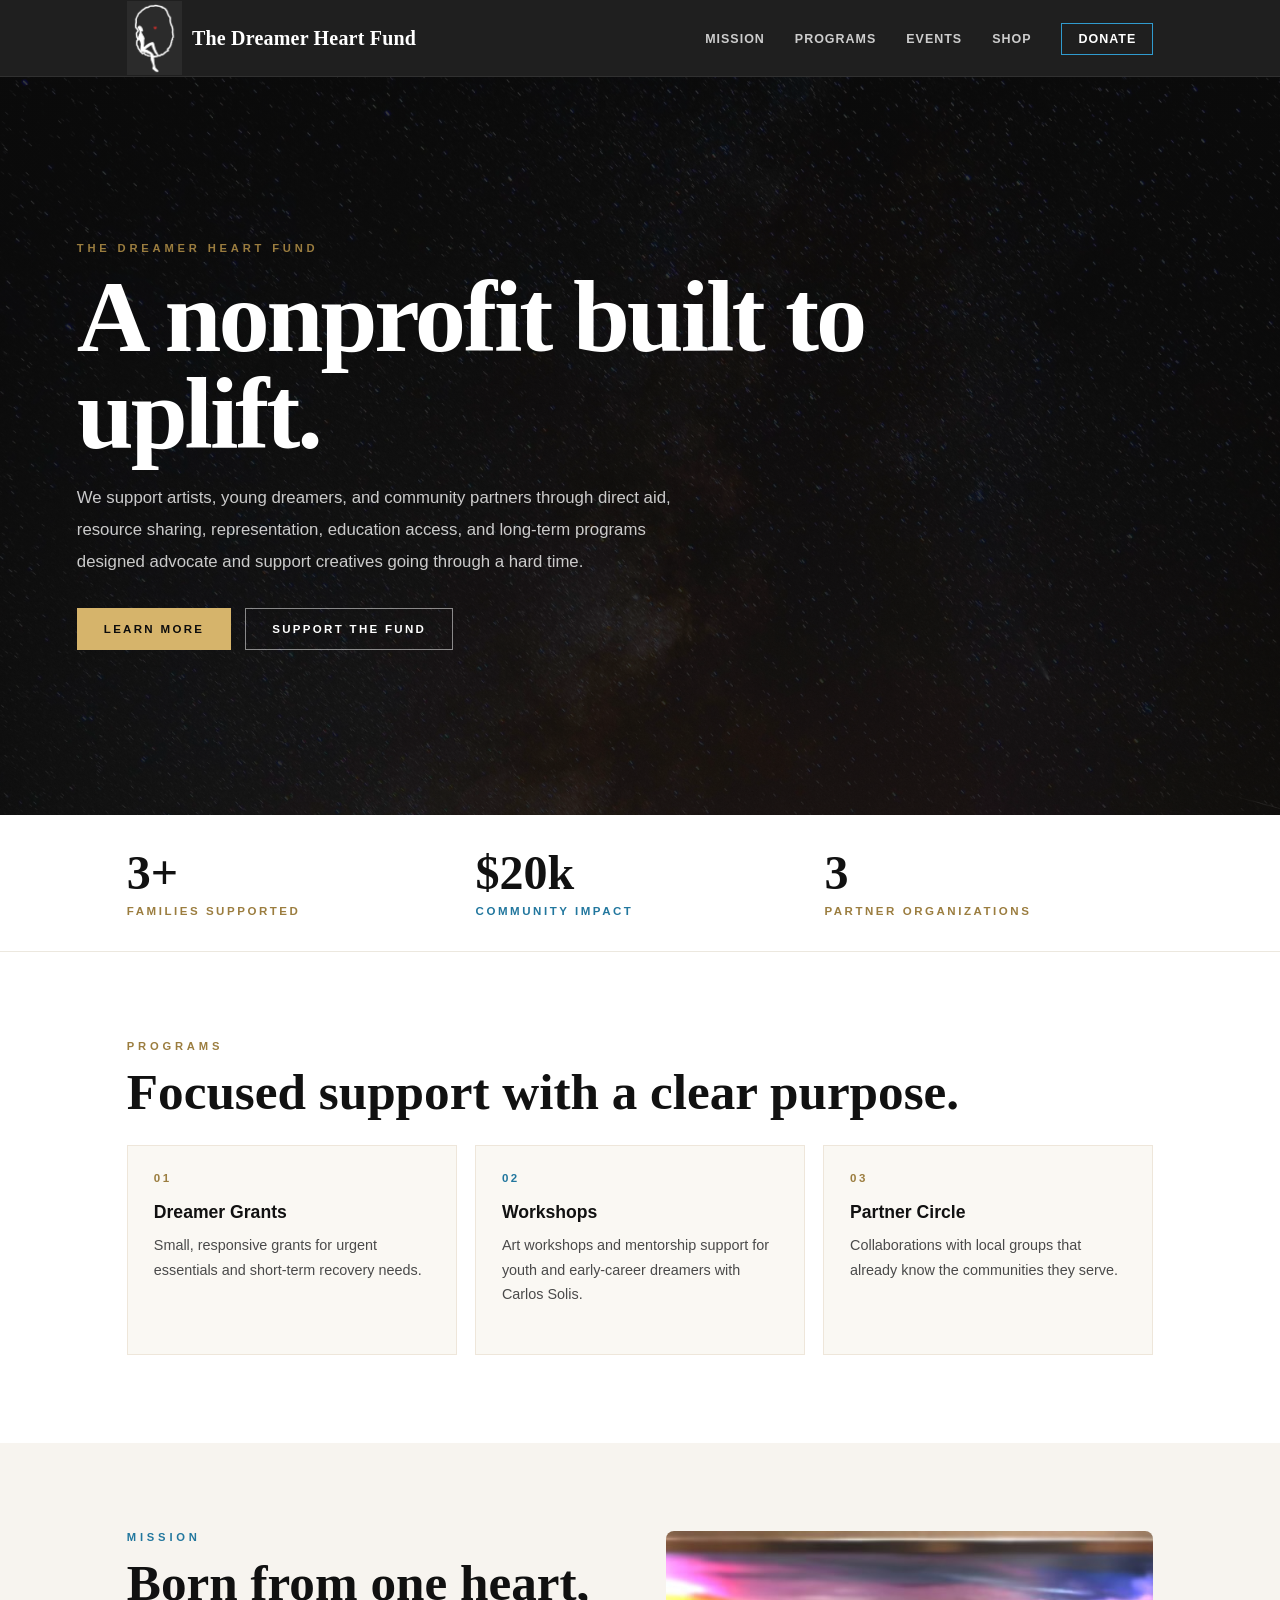
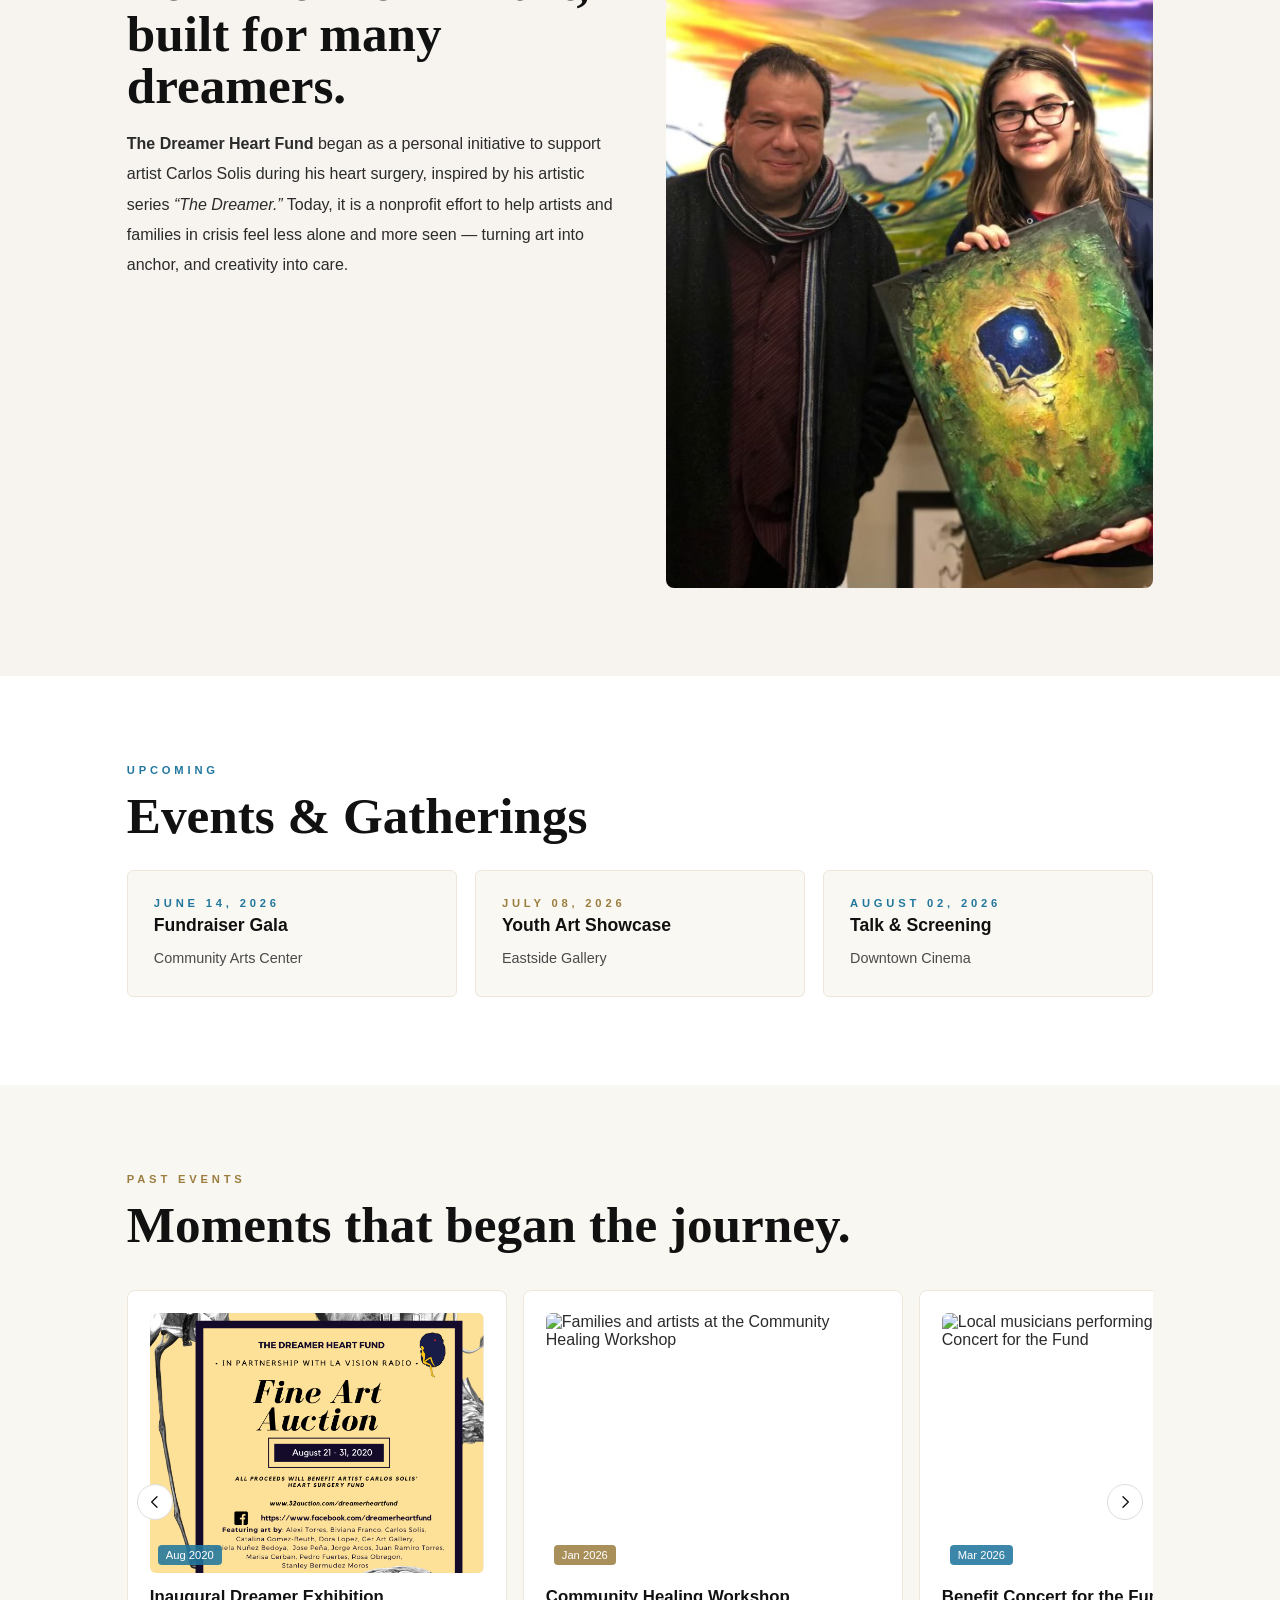
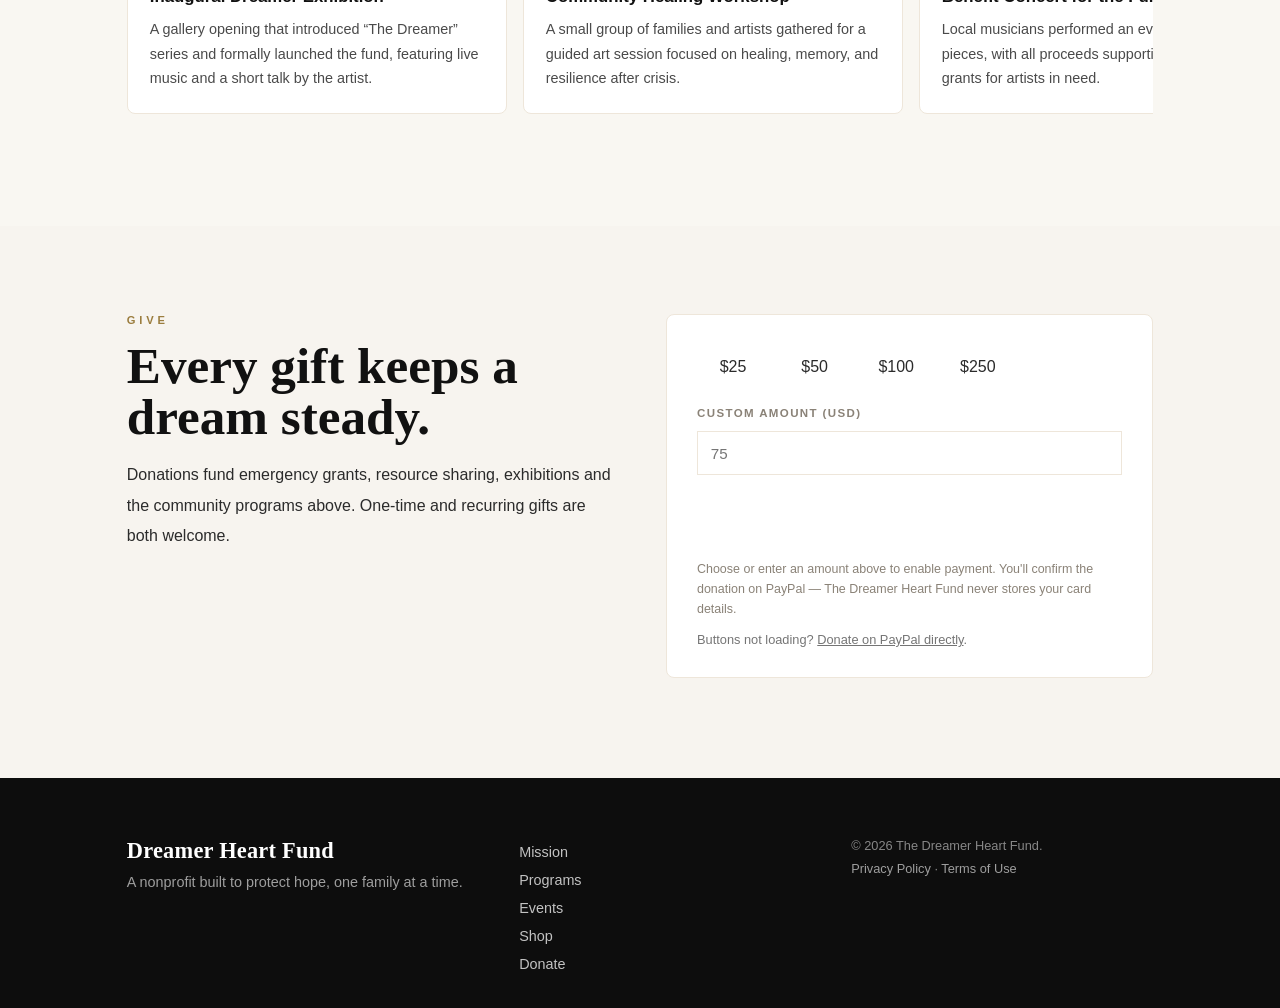
==== commit 14ab33e6: "cleaned up some bugs, corrected stats, mission and description, added a slide gallery, made sure thi" ====
--- a/index.html
+++ b/index.html
@@ -9,8 +9,8 @@
                  img-src 'self' data: https:;
                  style-src 'self' 'unsafe-inline' https://fonts.googleapis.com;
                  font-src 'self' https://fonts.gstatic.com;
-                 script-src 'self';
-                 connect-src 'self';
+                 script-src 'self' https://www.paypal.com https://www.paypalobjects.com;
+                 connect-src 'self' https://www.paypal.com https://api-m.paypal.com;
                  frame-src 'self' https://www.youtube-nocookie.com https://player.vimeo.com;
                  object-src 'none';
                  base-uri 'self';
@@ -21,13 +21,13 @@
   <meta name="theme-color" content="#0d0d0d" />
 
   <title>The Dreamer Heart Fund | Direct Aid, Education & Community Healing</title>
-  <meta name="description" content="The Dreamer Heart Fund is a nonprofit supporting families and young dreamers through emergency aid, education access, and community healing programs." />
+  <meta name="description" content="The Dreamer Heart Fund is a nonprofit supporting creatives and young dreamers through emergency aid, education access, and community healing programs." />
   <meta name="keywords" content="Dreamer Heart Fund, nonprofit, charity, emergency grants, education access, community healing, donate" />
   <meta name="author" content="The Dreamer Heart Fund" />
   <meta name="robots" content="index, follow" />
   <link rel="canonical" href="https://www.dreamerheartfund.org/" />
 
-  <!-- Open Graph -->
+
   <meta property="og:type" content="website" />
   <meta property="og:site_name" content="The Dreamer Heart Fund" />
   <meta property="og:title" content="The Dreamer Heart Fund | A nonprofit built to protect hope" />
@@ -36,7 +36,6 @@
   <meta property="og:url" content="https://www.dreamerheartfund.org/" />
   <meta property="og:locale" content="en_US" />
 
-  <!-- Twitter -->
   <meta name="twitter:card" content="summary_large_image" />
   <meta name="twitter:title" content="The Dreamer Heart Fund" />
   <meta name="twitter:description" content="A nonprofit built to protect hope — direct aid, education access, and community healing." />
@@ -76,8 +75,8 @@
 
       <nav class="primary-nav" aria-label="Primary">
         <ul class="primary-nav__list">
-          <li><a href="#mission">Mission</a></li>
-          <li><a href="#programs">Programs</a></li>
+          <li><a href="about.html">Mission</a></li>
+          <li><a href="about.html">Programs</a></li>
           <li><a href="#events">Events</a></li>
           <!-- <li><a href="#auctions">Auctions</a></li> -->
           <!-- <li><a href="#video">Stories</a></li> -->
@@ -93,8 +92,8 @@
 
     <nav id="mobile-nav" class="mobile-nav" aria-label="Mobile" hidden>
       <ul>
-        <li><a href="#mission">Mission</a></li>
-        <li><a href="#programs">Programs</a></li>
+        <li><a href="about.html">Mission</a></li>
+        <li><a href="programs.html">Programs</a></li>
         <li><a href="#events">Events</a></li>
         <li><a href="shop.html">Shop</a></li>
         <li><a href="#donate">Donate</a></li>
@@ -104,23 +103,23 @@
 
   <main id="main-content">
 
-    <section class="hero" id="hero" data-reveal-group>
-      <div class="hero__media" style="background-image:url('/images/dreamer-heart-fund.jpg');" role="img" aria-label="The Dreamer Heart Fund"></div>
+    <section class="hero hero--home" id="hero" data-reveal-group>
+      <div class="hero__media" role="img" aria-label="The Dreamer Heart Fund"></div>
       <div class="hero__scrim"></div>
 
       <div class="hero__content">
         <div class="hero__inner">
           <p class="eyebrow eyebrow--gold" data-reveal>The Dreamer Heart Fund</p>
 
-          <h1 class="hero__title" data-reveal>A nonprofit built to protect hope.</h1>
+          <h1 class="hero__title" data-reveal>A nonprofit built to uplift.</h1>
 
           <p class="hero__lede" data-reveal>
-            We support families, young dreamers, and community partners through direct aid,
-            education access, and long-term programs designed to create real stability.
+            We support artists, young dreamers, and community partners through direct aid, resource sharing, representation,
+            education access, and long-term programs designed advocate and support creatives going through a hard time.
           </p>
 
           <div class="hero__actions" data-reveal>
-            <a href="#mission" class="btn btn--gold">Learn More</a>
+            <a href="about.html" class="btn btn--gold">Learn More</a>
             <a href="#donate" class="btn btn--blue-outline">Support the Fund</a>
           </div>
         </div>
@@ -130,15 +129,15 @@
     <section class="stats" aria-label="Our impact so far">
       <div class="stats__inner">
         <div class="stat" data-reveal>
-          <div class="stat__value">120+</div>
+          <div class="stat__value">3+</div>
           <div class="stat__label stat__label--gold">Families supported</div>
         </div>
         <div class="stat" data-reveal>
-          <div class="stat__value">$250K</div>
+          <div class="stat__value">$20k</div>
           <div class="stat__label stat__label--blue">Community impact</div>
         </div>
         <div class="stat" data-reveal>
-          <div class="stat__value">18</div>
+          <div class="stat__value">3</div>
           <div class="stat__label stat__label--gold">Partner organizations</div>
         </div>
       </div>
@@ -263,72 +262,64 @@
       </div>
     </section>
 
-    <!-- ============ FUTURE MODULE: VIDEO (scaffold, hidden until content ships) ============ -->
+    <!-- ============ FUTURE VIDEO SECTION  ============ -->
     <section class="module-stub" id="video" hidden>
       <!--
         Reserved for a "Stories" / video module (e.g. embedded testimonials,
-        program recaps). Wire a privacy-respecting embed (youtube-nocookie.com
+        program recaps). I must remind myself to add a privacy-respecting embed (youtube-nocookie.com
         or self-hosted <video>) here; CSP frame-src already allows the two
-        common providers. Keep autoplay off and always provide captions.
+        common providers. Keep autoplay off and always provide captions. Need to start a youtube ughhhh
       -->
     </section>
 
-    <!-- ============ FUTURE MODULE: SHOP (scaffold, hidden until content ships) ============ -->
-    <section class="module-stub" id="shop" hidden>
-      <!--
-        Reserved for a merchandise / cause-marketing shop. Render products
-        server-side or via a signed API call — never trust client-side price
-        data. Route checkout through a PCI-compliant processor (Stripe
-        Checkout, Shopify, etc.); this page never handles card numbers.
-      -->
-    </section>
-
-    <!-- ============ FUTURE MODULE: AUCTIONS (scaffold, hidden until content ships) ============ -->
+    <!-- ============ FUTURE AUCTIONS SECTION MAYBE ============ -->
     <section class="module-stub" id="auctions" hidden>
       <!--
-        Reserved for benefit auctions. Bidding must be validated server-side
-        (authoritative current-bid state, rate limiting, auth) — client JS
-        should only ever reflect state, not decide winners.
-      -->
-    </section>
-
-    <!-- ============ DONATE ============ -->
+        Reserved for benefit auctions. May connect my 32 auctions account. W0uld like live biding but who knows -->
+    </section>
+
     <section class="donate" id="donate">
       <div class="section-inner donate__grid">
         <div data-reveal>
           <p class="eyebrow eyebrow--gold">Give</p>
           <h2 class="section-title section-title--tight">Every gift keeps a dream steady.</h2>
           <p class="body-text">
-            Donations fund emergency grants, scholarships, and the community programs above.
+            Donations fund emergency grants, resource sharing, exhibitions and the community programs above.
             One-time and recurring gifts are both welcome.
+            <br>
           </p>
         </div>
 
         <div class="donate__panel" data-reveal>
-          <!--
-            Scaffold only: this form currently has no backend. Before launch,
-            replace the action below with a PCI-compliant hosted checkout
-            (Stripe Checkout / Payment Links, PayPal Giving, or similar) so
-            card data never touches this server. Do not add a server-side
-            handler that stores raw card numbers.
-          -->
-          <form class="donate-form" action="#" method="post" novalidate>
+          <div class="donate-form">
             <div class="donate-form__amounts" role="group" aria-label="Donation amount">
-              <button type="button" class="amount-btn" data-amount="25">$25</button>
-              <button type="button" class="amount-btn" data-amount="50">$50</button>
-              <button type="button" class="amount-btn" data-amount="100">$100</button>
-              <button type="button" class="amount-btn" data-amount="250">$250</button>
+              <button type="button" class="amount-btn" data-amount="25" aria-pressed="false">$25</button>
+              <button type="button" class="amount-btn" data-amount="50" aria-pressed="false">$50</button>
+              <button type="button" class="amount-btn" data-amount="100" aria-pressed="false">$100</button>
+              <button type="button" class="amount-btn" data-amount="250" aria-pressed="false">$250</button>
             </div>
 
             <label class="field-label" for="donate-amount">Custom amount (USD)</label>
-            <input class="field-input" id="donate-amount" name="amount" type="number" min="1" step="1" inputmode="numeric" autocomplete="off" placeholder="75" />
-
-            <label class="field-label" for="donate-email">Email</label>
-            <input class="field-input" id="donate-email" name="email" type="email" autocomplete="email" required placeholder="you@example.com" />
-
-            <button type="submit" class="btn btn--blue donate-form__submit">Donate securely</button>
-            <p class="donate-form__note">You’ll be redirected to a secure, PCI-compliant checkout. The Dreamer Heart Fund never stores your card details.</p>
-          </form>
+            <input
+              class="field-input"
+              id="donate-amount"
+              name="amount"
+              type="text"
+              inputmode="decimal"
+              autocomplete="off"
+              placeholder="75"
+              aria-describedby="donate-form-note"
+            />
+
+            <div id="paypal-button-container" class="paypal-button-container"></div>
+
+            <p class="donate-form__note" id="donate-form-note" aria-live="polite">Choose or enter an amount above to enable payment. You'll confirm the donation on PayPal — The Dreamer Heart Fund never stores your card details.</p>
+
+            <p class="donate-form__fallback">
+              Buttons not loading?
+              <a href="https://www.paypal.biz/thedreamerheartfund" rel="noopener">Donate on PayPal directly</a>.
+            </p>
+          </div>
         </div>
       </div>
     </section>
@@ -343,8 +334,8 @@
 
       <nav aria-label="Footer">
         <ul class="site-footer__list">
-          <li><a href="#mission">Mission</a></li>
-          <li><a href="#programs">Programs</a></li>
+          <li><a href="about.html">Mission</a></li>
+          <li><a href="programs.html">Programs</a></li>
           <li><a href="#events">Events</a></li>
           <li><a href="shop.html">Shop</a></li>
           <li><a href="#donate">Donate</a></li>
@@ -352,12 +343,14 @@
       </nav>
 
       <div class="site-footer__legal">
-        <p>&copy; <span id="footer-year">2026</span> The Dreamer Heart Fund. A registered nonprofit organization.</p>
+        <p>&copy; <span id="footer-year">2026</span> The Dreamer Heart Fund.</p>
         <p><a href="/privacy.html">Privacy Policy</a> &middot; <a href="/terms.html">Terms of Use</a></p>
       </div>
     </div>
   </footer>
 
-  <script src="/js/main.js" defer></script>
+  <script src="main.js" defer></script>
+  <script src="https://www.paypal.com/sdk/js?client-id=BAA8m6np1R4EyHcxObkY6hLGJdmeCMpY4fYKsWWD1G0BNYx0Xn50q8cy3hmt63-K00gHcWDGMQ-kjcnxLY&currency=USD&intent=capture" defer></script>
+  <script src="donate.js" defer></script>
 </body>
 </html>
--- a/index.css
+++ b/index.css
@@ -1,4 +1,5 @@
 :root {
+  /* Base palette */
   --color-black: #0d0d0d;
   --color-ink: #111111;
   --color-white: #ffffff;
@@ -26,6 +27,18 @@
   --gutter: 6vw;
 
   --header-height: 76px;
+
+  --dhf-black: var(--color-black);
+  --dhf-black-soft: var(--color-black-soft, #161616);
+  --dhf-white: var(--color-white);
+  --dhf-off-white: var(--color-off-white, #faf8f3);
+  --dhf-ink: var(--color-ink);
+  --dhf-ink-soft: var(--color-ink-soft, #5b564d);
+  --dhf-gold: var(--color-gold);
+  --dhf-gold-soft: var(--color-gold-soft, #e4c98a);
+  --dhf-blue: var(--color-blue);
+  --dhf-cream: var(--color-cream);
+  --dhf-line: var(--color-line, rgba(28, 26, 23, 0.1));
 }
 
 *, *::before, *::after { box-sizing: border-box; margin: 0; padding: 0; }
@@ -74,6 +87,7 @@
 }
 .skip-link:focus { left: 12px; top: 12px; }
 
+/* TYPOGRAPHY & SHARED STUFF */
 .eyebrow {
   font-family: var(--font-body);
   font-size: 0.7rem;
@@ -150,6 +164,7 @@
   background: var(--color-blue);
   border-color: var(--color-blue);
 }
+
 [data-reveal] {
   opacity: 0;
   transform: translateY(14px);
@@ -161,6 +176,7 @@
 }
 .no-js [data-reveal] { opacity: 1; transform: none; }
 
+/* HEADER & NAV */
 .site-header {
   position: sticky;
   top: 0;
@@ -185,14 +201,27 @@
   align-items: center;
   gap: 10px;
   text-decoration: none;
-}
+  -webkit-tap-highlight-color: transparent;
+  outline: none;
+}
+.brand:focus { outline: none; }
+.brand:focus-visible {
+  outline: 2px solid var(--color-blue);
+  outline-offset: 3px;
+  border-radius: 4px;
+}
+
 .brand__mark {
   display: inline-flex;
   align-items: center;
-  height: 44px;
+  height: 74px;
   width: auto;
   max-width: 180px;
+  flex-shrink: 0;
   object-fit: contain;
+  border: none;
+  outline: none;
+  background: none !important;
 }
 .brand__name {
   font-family: var(--font-display);
@@ -264,6 +293,7 @@
   .nav-toggle { display: flex; }
 }
 
+/* HERO (default — index.html) */
 .hero {
   position: relative;
   overflow: hidden;
@@ -272,6 +302,11 @@
   align-items: center;
   background: var(--color-black);
   color: var(--color-white);
+}
+.hero--home .hero__media {
+  background-image: url('/images/night.jpg');
+  background-size: cover;
+  background-position: center;
 }
 .hero__media {
   position: absolute;
@@ -327,6 +362,8 @@
   flex-wrap: wrap;
   margin-top: 30px;
 }
+
+/* STATS - evnetual Stats (index.html) */
 .stats {
   background: var(--color-white);
   border-bottom: 1px solid var(--color-border-2);
@@ -357,6 +394,7 @@
 .stat__label--gold { color: var(--color-gold-dark); }
 .stat__label--blue { color: var(--color-blue-dark); }
 
+/* PROGRAMS CARDS */
 .programs { background: var(--color-white); padding: 88px 0; }
 .programs__grid {
   display: grid;
@@ -392,6 +430,7 @@
   color: var(--color-text-muted);
 }
 
+/* MISSION (index.html) */
 .mission { background: var(--color-cream-2); padding: 88px 0; }
 .mission__grid {
   display: grid;
@@ -410,6 +449,7 @@
   .mission__grid { grid-template-columns: 1fr; }
 }
 
+/* UPCOMING EVENTS (index.html) */
 .upcoming { background: var(--color-white); padding: 88px 0; }
 .upcoming__grid {
   display: grid;
@@ -445,6 +485,8 @@
   line-height: 1.7;
   color: var(--color-text-muted);
 }
+
+/* PAST EVENTS + default carousel (index.html) */
 .past-events { background: var(--color-cream-3); padding: 88px 0 100px; }
 
 .carousel { position: relative; }
@@ -524,7 +566,7 @@
 
 .module-stub { padding: 88px 0; }
 
-/* Donate Panel */
+/* DONATE */
 .donate { background: var(--color-cream-2); padding: 88px 0 100px; }
 .donate__grid {
   display: grid;
@@ -544,25 +586,34 @@
 }
 
 .donate-form__amounts {
-  display: grid;
-  grid-template-columns: repeat(4, 1fr);
-  gap: 10px;
+  display: flex;
+  flex-wrap: wrap;
+  gap: 0.6rem;
   margin-bottom: 18px;
 }
+
 .amount-btn {
-  padding: 12px 8px;
-  border: 1px solid var(--color-border);
-  background: var(--color-cream);
-  font-weight: 700;
-  font-size: 0.9rem;
+  min-width: 4.5rem;
+  min-height: 44px;
+  padding: 0.6rem 1rem;
+  border: 1px solid rgba(255, 255, 255, 0.3);
+  background: transparent;
+  color: inherit;
+  border-radius: 4px;
+  cursor: pointer;
+  font: inherit;
+  transition: background 0.2s ease, color 0.2s ease, border-color 0.2s ease;
+}
+.amount-btn.is-selected,
+.amount-btn:hover {
+  background: var(--color-gold);
+  border-color: var(--color-gold);
   color: var(--color-ink);
-  transition: border-color 0.2s ease, color 0.2s ease, background-color 0.2s ease;
-}
-.amount-btn:hover,
-.amount-btn.is-selected {
-  border-color: var(--color-blue);
-  color: var(--color-blue-dark);
-  background: var(--color-blue-tint);
+}
+.amount-btn:focus-visible,
+.field-input:focus-visible {
+  outline: 2px solid var(--color-blue);
+  outline-offset: 2px;
 }
 
 .field-label {
@@ -574,9 +625,13 @@
   color: var(--color-text-soft);
   margin: 16px 0 6px;
 }
+
 .field-input {
   width: 100%;
-  padding: 12px 14px;
+  box-sizing: border-box;
+  min-height: 44px;
+  padding: 0.6rem 0.8rem;
+  margin: 0.4rem 0 1rem;
   border: 1px solid var(--color-border);
   background: var(--color-white);
   font-family: var(--font-body);
@@ -584,6 +639,12 @@
   color: var(--color-ink);
 }
 .field-input:focus { border-color: var(--color-blue); }
+.field-input::-webkit-outer-spin-button,
+.field-input::-webkit-inner-spin-button {
+  -webkit-appearance: none;
+  margin: 0;
+}
+.field-input[type="text"] { -moz-appearance: textfield; }
 
 .donate-form__submit { width: 100%; margin-top: 22px; text-align: center; }
 .donate-form__note {
@@ -592,8 +653,19 @@
   line-height: 1.6;
   color: var(--color-text-soft);
 }
-
-/* Footer*/
+.donate-form__note.is-error { color: #ffb4a8; font-weight: 600; }
+
+.paypal-button-container { margin-top: 0.75rem; min-height: 45px; }
+.paypal-button-container.is-disabled { opacity: 0.5; pointer-events: none; }
+
+.donate-form__fallback { font-size: 0.8rem; opacity: 0.65; margin-top: 0.75rem; }
+.donate-form__fallback a { color: inherit; }
+
+@media (max-width: 480px) {
+  .amount-btn { flex: 1 1 calc(50% - 0.6rem); }
+}
+
+/* FOOTER */
 .site-footer { background: var(--color-black); color: rgba(255, 255, 255, 0.8); padding: 60px 0 30px; }
 .site-footer__grid {
   display: grid;
@@ -621,725 +693,749 @@
 .site-footer__legal a { text-decoration: none; color: rgba(255, 255, 255, 0.6); }
 .site-footer__legal p + p { margin-top: 8px; }
 
-
-.donate-form__amounts { display: flex; flex-wrap: wrap; gap: 0.6rem; }
-.amount-btn {
-      min-width: 4.5rem;
-      min-height: 44px;
-      padding: 0.6rem 1rem;
-      border: 1px solid rgba(255,255,255,0.3);
-      background: transparent;
-      color: inherit;
-      border-radius: 4px;
-      cursor: pointer;
-      font: inherit;
-      transition: background 0.2s ease, color 0.2s ease, border-color 0.2s ease;
-    }
-    .amount-btn.is-selected,
-    .amount-btn:hover { background: #d6b46b; border-color: #d6b46b; color: #111; }
-    .amount-btn:focus-visible,
-    .field-input:focus-visible { outline: 2px solid #309bcf; outline-offset: 2px; }
-    .field-input {
-      width: 100%;
-      box-sizing: border-box;
-      min-height: 44px;
-      padding: 0.6rem 0.8rem;
-      margin: 0.4rem 0 1rem;
-    }
-    .field-input::-webkit-outer-spin-button,
-    .field-input::-webkit-inner-spin-button {
-      -webkit-appearance: none;
-      margin: 0;
-    }
-    .field-input[type="text"] { -moz-appearance: textfield; }
-
-    .paypal-button-container { margin-top: 0.75rem; min-height: 45px; }
-    .paypal-button-container.is-disabled { opacity: 0.5; pointer-events: none; }
-    .donate-form__note.is-error { color: #ffb4a8; font-weight: 600; }
-    .donate-form__fallback { font-size: 0.8rem; opacity: 0.65; margin-top: 0.75rem; }
-    .donate-form__fallback a { color: inherit; }
-
-    @media (max-width: 480px) {
-      .amount-btn { flex: 1 1 calc(50% - 0.6rem); }
-    }
-    .hero {
-      position: relative;
-      overflow: hidden;
-      isolation: isolate;
-      --hero-overlay: 0.65;
-    }
-    .hero__media {
-      position: absolute;
-      inset: 0;
-      background-image: url('images/carlos.png');
-      background-size: cover;
-      background-position: center;
-      background-repeat: no-repeat;
-      z-index: 0;
-    }
-    .hero__scrim {
-      position: absolute;
-      inset: 0;
-      background: linear-gradient(
-        180deg,
-        rgba(13, 13, 13, calc(var(--hero-overlay) - 0.1)) 0%,
-        rgba(13, 13, 13, var(--hero-overlay)) 100%
-      );
-      z-index: 1;
-    }
-    .hero__content {
-      position: relative;
-      z-index: 2;
-    }
-    .brand__mark {
-      display: inline-flex;
-      align-items: center;
-      height: 74px;
-      width: auto;
-      max-width: 180px;
-      flex-shrink: 0;
-      object-fit: contain;
-      border: none;
-      outline: none;
-      background: none !important;
-    }
-    .brand {
-      -webkit-tap-highlight-color: transparent;
-      outline: none;
-    }
-    .brand:focus {
-      outline: none;
-    }
-    .brand:focus-visible {
-      outline: 2px solid #309bcf;
-      outline-offset: 3px;
-      border-radius: 4px;
-    }
-
-
-
-
-   /* Programs */
-    :root {
-      --dhf-black: var(--color-black, #0d0d0d);
-      --dhf-black-soft: var(--color-black-soft, #161616);
-      --dhf-gold: var(--color-gold, #c9a24b);
-      --dhf-gold-soft: var(--color-gold-soft, #e4c98a);
-      --dhf-blue: var(--color-blue, #2f4a7a);
-      --dhf-cream: var(--color-cream, #f4f1ea);
-    }
-
-    .hero--programs .hero__media {
-      background-image: url("images/mercy.webp");
-      background-size: cover;
-      background-position: center 30%;
-    }
-
-    .programs-list {
-      background: var(--dhf-black);
-      padding: 6rem 0;
-    }
-
-    .program-card {
-      display: grid;
-      grid-template-columns: 0.9fr 1.1fr;
-      gap: 2.5rem;
-      align-items: start;
-      border: 1px solid rgba(201, 162, 75, 0.25);
-      background: var(--dhf-black-soft);
-      border-radius: 4px;
-      overflow: hidden;
-    }
-
-    .program-card__media {
-      position: relative;
-      height: 100%;
-      min-height: 320px;
-    }
-
-    .program-card__media img {
-      width: 100%;
-      height: 100%;
-      object-fit: cover;
-      display: block;
-    }
-
-    .program-card__status {
-      position: absolute;
-      top: 1rem;
-      left: 1rem;
-      background: var(--dhf-gold);
-      color: var(--dhf-black);
-      font-size: 0.75rem;
-      font-weight: 600;
-      padding: 0.35rem 0.75rem;
-      border-radius: 999px;
-      letter-spacing: 0.02em;
-    }
-
-    .program-card__body {
-      padding: 2.5rem 2.5rem 2.5rem 0;
-    }
-
-    .program-card__title {
-      font-family: var(--font-display, "Cormorant Garamond", serif);
-      font-size: 2rem;
-      color: var(--dhf-cream);
-      margin: 0.25rem 0 1rem;
-    }
-
-    .program-card__facts {
-      display: grid;
-      grid-template-columns: repeat(2, minmax(0, 1fr));
-      gap: 1rem 1.5rem;
-      margin: 1.75rem 0;
-      padding: 1.25rem 0;
-      border-top: 1px solid rgba(201, 162, 75, 0.2);
-      border-bottom: 1px solid rgba(201, 162, 75, 0.2);
-    }
-
-    .program-card__facts dt {
-      font-size: 0.75rem;
-      text-transform: uppercase;
-      letter-spacing: 0.06em;
-      color: var(--dhf-gold-soft);
-      margin-bottom: 0.25rem;
-    }
-
-    .program-card__facts dd {
-      margin: 0;
-      color: var(--dhf-cream);
-      font-size: 0.95rem;
-    }
-
-    .program-card__details {
-      border-top: 1px solid rgba(244, 241, 234, 0.12);
-      padding: 0.9rem 0;
-    }
-
-    .program-card__details:last-of-type {
-      border-bottom: 1px solid rgba(244, 241, 234, 0.12);
-    }
-
-    .program-card__details summary {
-      cursor: pointer;
-      list-style: none;
-      display: flex;
-      align-items: center;
-      justify-content: space-between;
-      color: var(--dhf-cream);
-      font-weight: 500;
-    }
-
-    .program-card__details summary::-webkit-details-marker {
-      display: none;
-    }
-
-    .program-card__details summary::after {
-      content: "+";
-      color: var(--dhf-gold);
-      font-size: 1.25rem;
-      line-height: 1;
-      margin-left: 1rem;
-      transition: transform 0.2s ease;
-    }
-
-    .program-card__details[open] summary::after {
-      transform: rotate(45deg);
-    }
-
-    .program-card__details p {
-      margin-top: 0.9rem;
-    }
-
-    .program-card__cta {
-      margin-top: 2rem;
-    }
-
-    .programs-list__more {
-      margin-top: 2.5rem;
-      color: rgba(244, 241, 234, 0.75);
-      font-size: 0.95rem;
-    }
-
-    .programs-list__more a {
-      color: var(--dhf-gold);
-    }
-
-    .signup {
-      background: var(--dhf-black-soft);
-      padding: 6rem 0;
-    }
-
-    .signup__grid {
-      display: grid;
-      grid-template-columns: 1fr 1fr;
-      gap: 3rem;
-      align-items: start;
-    }
-
-    .signup__panel {
-      background: var(--dhf-black);
-      border: 1px solid rgba(201, 162, 75, 0.25);
-      border-radius: 4px;
-      padding: 2rem;
-    }
-
-    .signup-form__field {
-      border: 0;
-      padding: 0;
-      margin: 0 0 1.5rem;
-    }
-
-    .session-picker {
-      display: flex;
-      flex-wrap: wrap;
-      gap: 0.6rem;
-      margin-top: 0.5rem;
-    }
-
-    .session-btn {
-      border: 1px solid rgba(201, 162, 75, 0.4);
-      background: transparent;
-      color: var(--dhf-cream);
-      padding: 0.55rem 1rem;
-      border-radius: 999px;
-      font-size: 0.85rem;
-      cursor: pointer;
-      transition: background 0.15s ease, color 0.15s ease, border-color 0.15s ease;
-    }
-
-    .session-btn:hover {
-      border-color: var(--dhf-gold);
-    }
-
-    .session-btn[aria-pressed="true"] {
-      background: var(--dhf-gold);
-      border-color: var(--dhf-gold);
-      color: var(--dhf-black);
-      font-weight: 600;
-    }
-
-    .field-input--textarea {
-      resize: vertical;
-      min-height: 4.5rem;
-    }
-
-    .signup-form__submit {
-      margin-top: 0.5rem;
-      width: 100%;
-    }
-
-    .signup-form__status {
-      margin-top: 0.9rem;
-      font-size: 0.9rem;
-      color: var(--dhf-gold-soft);
-      min-height: 1.2em;
-    }
-
-    @media (max-width: 900px) {
-      .program-card {
-        grid-template-columns: 1fr;
-      }
-
-      .program-card__body {
-        padding: 2rem;
-      }
-
-      .program-card__media {
-        min-height: 240px;
-      }
-
-      .signup__grid {
-        grid-template-columns: 1fr;
-      }
-    }
-
-    @media (prefers-reduced-motion: reduce) {
-      .program-card__details summary::after {
-        transition: none;
-      }
-    }
-    .programs-list .body-text,
-    .signup .body-text,
-    .program-card .body-text {
-      color: var(--dhf-cream, #f4f1ea);
-    }
-
-    .field-input {
-      color: var(--dhf-cream, #f4f1ea);
-      background: transparent;
-    }
-
-    /* Shop */
-    
-
-  :root {
-    --dhf-white: var(--color-white, #ffffff);
-    --dhf-off-white: var(--color-off-white, #faf8f3);
-    --dhf-ink: var(--color-ink, #1c1a17);
-    --dhf-ink-soft: var(--color-ink-soft, #5b564d);
-    --dhf-gold: var(--color-gold, #c9a24b);
-    --dhf-blue: var(--color-blue, #2f4a7a);
-    --dhf-line: var(--color-line, rgba(28, 26, 23, 0.1));
-  }
-
-  /* ---------- Hero ---------- */
-  .shop-hero {
-    position: relative;
-    background: var(--dhf-off-white);
-    padding: 5.5rem 1.5rem 4rem;
-    text-align: center;
-    overflow: hidden;
-  }
-
-  .shop-hero__inner {
-    position: relative;
-    z-index: 1;
-    max-width: 640px;
-    margin: 0 auto;
-  }
-
-  .shop-hero__title {
-    font-family: var(--font-display, "Cormorant Garamond", serif);
-    font-size: clamp(2.1rem, 4vw, 3rem);
-    color: var(--dhf-ink);
-    margin: 0.5rem 0 1rem;
-  }
-
-  .shop-hero__lede {
-    color: var(--dhf-ink-soft);
-    font-size: 1.05rem;
-    line-height: 1.6;
-    margin-bottom: 1.75rem;
-  }
-
+/* Programs (programs.html) */
+.hero--programs .hero__media {
+  background-image: url("images/mercy.webp");
+  background-size: cover;
+  background-position: center 30%;
+}
+
+.programs-list {
+  background: var(--dhf-black);
+  padding: 6rem 0;
+}
+
+.program-card {
+  display: grid;
+  grid-template-columns: 0.9fr 1.1fr;
+  gap: 2.5rem;
+  align-items: start;
+  border: 1px solid rgba(201, 162, 75, 0.25);
+  background: var(--dhf-black-soft);
+  border-radius: 4px;
+  overflow: hidden;
+}
+
+.program-card__media {
+  position: relative;
+  height: 100%;
+  min-height: 320px;
+}
+
+.program-card__media img {
+  width: 100%;
+  height: 100%;
+  object-fit: cover;
+  display: block;
+}
+
+.program-card__status {
+  position: absolute;
+  top: 1rem;
+  left: 1rem;
+  background: var(--dhf-gold);
+  color: var(--dhf-black);
+  font-size: 0.75rem;
+  font-weight: 600;
+  padding: 0.35rem 0.75rem;
+  border-radius: 999px;
+  letter-spacing: 0.02em;
+}
+
+.program-card__body {
+  padding: 2.5rem 2.5rem 2.5rem 0;
+}
+
+.program-card__title {
+  font-family: var(--font-display, "Cormorant Garamond", serif);
+  font-size: 2rem;
+  color: var(--dhf-cream);
+  margin: 0.25rem 0 1rem;
+}
+
+.program-card__facts {
+  display: grid;
+  grid-template-columns: repeat(2, minmax(0, 1fr));
+  gap: 1rem 1.5rem;
+  margin: 1.75rem 0;
+  padding: 1.25rem 0;
+  border-top: 1px solid rgba(201, 162, 75, 0.2);
+  border-bottom: 1px solid rgba(201, 162, 75, 0.2);
+}
+
+.program-card__facts dt {
+  font-size: 0.75rem;
+  text-transform: uppercase;
+  letter-spacing: 0.06em;
+  color: var(--dhf-gold-soft);
+  margin-bottom: 0.25rem;
+}
+
+.program-card__facts dd {
+  margin: 0;
+  color: var(--dhf-cream);
+  font-size: 0.95rem;
+}
+
+.program-card__details {
+  border-top: 1px solid rgba(244, 241, 234, 0.12);
+  padding: 0.9rem 0;
+}
+
+.program-card__details:last-of-type {
+  border-bottom: 1px solid rgba(244, 241, 234, 0.12);
+}
+
+.program-card__details summary {
+  cursor: pointer;
+  list-style: none;
+  display: flex;
+  align-items: center;
+  justify-content: space-between;
+  color: var(--dhf-cream);
+  font-weight: 500;
+}
+
+.program-card__details summary::-webkit-details-marker {
+  display: none;
+}
+
+.program-card__details summary::after {
+  content: "+";
+  color: var(--dhf-gold);
+  font-size: 1.25rem;
+  line-height: 1;
+  margin-left: 1rem;
+  transition: transform 0.2s ease;
+}
+
+.program-card__details[open] summary::after {
+  transform: rotate(45deg);
+}
+
+.program-card__details p {
+  margin-top: 0.9rem;
+}
+
+.program-card__cta {
+  margin-top: 2rem;
+}
+
+.programs-list__more {
+  margin-top: 2.5rem;
+  color: rgba(244, 241, 234, 0.75);
+  font-size: 0.95rem;
+}
+
+.programs-list__more a {
+  color: var(--dhf-gold);
+}
+
+.signup {
+  background: var(--dhf-black-soft);
+  padding: 6rem 0;
+}
+
+.signup__grid {
+  display: grid;
+  grid-template-columns: 1fr 1fr;
+  gap: 3rem;
+  align-items: start;
+}
+
+.signup__panel {
+  background: var(--dhf-black);
+  border: 1px solid rgba(201, 162, 75, 0.25);
+  border-radius: 4px;
+  padding: 2rem;
+}
+
+.signup-form__field {
+  border: 0;
+  padding: 0;
+  margin: 0 0 1.5rem;
+}
+
+.session-picker {
+  display: flex;
+  flex-wrap: wrap;
+  gap: 0.6rem;
+  margin-top: 0.5rem;
+}
+
+.session-btn {
+  border: 1px solid rgba(201, 162, 75, 0.4);
+  background: transparent;
+  color: var(--dhf-cream);
+  padding: 0.55rem 1rem;
+  border-radius: 999px;
+  font-size: 0.85rem;
+  cursor: pointer;
+  transition: background 0.15s ease, color 0.15s ease, border-color 0.15s ease;
+}
+
+.session-btn:hover {
+  border-color: var(--dhf-gold);
+}
+
+.session-btn[aria-pressed="true"] {
+  background: var(--dhf-gold);
+  border-color: var(--dhf-gold);
+  color: var(--dhf-black);
+  font-weight: 600;
+}
+
+.field-input--textarea {
+  resize: vertical;
+  min-height: 4.5rem;
+}
+
+.signup-form__submit {
+  margin-top: 0.5rem;
+  width: 100%;
+}
+
+.signup-form__status {
+  margin-top: 0.9rem;
+  font-size: 0.9rem;
+  color: var(--dhf-gold-soft);
+  min-height: 1.2em;
+}
+
+@media (max-width: 900px) {
+  .program-card {
+    grid-template-columns: 1fr;
+  }
+
+  .program-card__body {
+    padding: 2rem;
+  }
+
+  .program-card__media {
+    min-height: 240px;
+  }
+
+  .signup__grid {
+    grid-template-columns: 1fr;
+  }
+}
+
+.programs-list .body-text,
+.signup .body-text,
+.program-card .body-text {
+  color: var(--dhf-cream);
+}
+
+.signup .field-input {
+  color: var(--dhf-cream);
+  background: transparent;
+  border-color: rgba(201, 162, 75, 0.35);
+}
+
+/* Shop (shop.html) */
+.shop-hero {
+  position: relative;
+  background: var(--dhf-off-white);
+  padding: 5.5rem 1.5rem 4rem;
+  text-align: center;
+  overflow: hidden;
+}
+
+.shop-hero__inner {
+  position: relative;
+  z-index: 1;
+  max-width: 640px;
+  margin: 0 auto;
+}
+
+.shop-hero__title {
+  font-family: var(--font-display, "Cormorant Garamond", serif);
+  font-size: clamp(2.1rem, 4vw, 3rem);
+  color: var(--dhf-ink);
+  margin: 0.5rem 0 1rem;
+}
+
+.shop-hero__lede {
+  color: var(--dhf-ink-soft);
+  font-size: 1.05rem;
+  line-height: 1.6;
+  margin-bottom: 1.75rem;
+}
+
+.shop-hero__mark {
+  position: absolute;
+  top: 50%;
+  right: -40px;
+  transform: translateY(-50%);
+  width: 220px;
+  height: 220px;
+  opacity: 0.5;
+}
+
+@media (max-width: 720px) {
   .shop-hero__mark {
-    position: absolute;
-    top: 50%;
-    right: -40px;
-    transform: translateY(-50%);
-    width: 220px;
-    height: 220px;
-    opacity: 0.5;
-  }
-
-  @media (max-width: 720px) {
-    .shop-hero__mark {
-      display: none;
-    }
-  }
-
-  /* ---------- Order note callout ---------- */
-  .order-note {
-    background: var(--dhf-white);
-    border-top: 1px solid var(--dhf-line);
-    border-bottom: 1px solid var(--dhf-line);
-    padding: 2rem 1.5rem;
-  }
-
-  .order-note__inner {
-    max-width: 620px;
-    margin: 0 auto;
-    text-align: center;
-  }
-
-  .order-note__lead {
-    font-weight: 600;
-    color: var(--dhf-ink);
-    margin: 0 0 0.5rem;
-  }
-
-  .order-note__text {
-    color: var(--dhf-ink-soft);
-    font-size: 0.92rem;
-    line-height: 1.6;
-    margin: 0;
-  }
-
-  /* ---------- Shop grid (masonry via CSS columns, so varied print
-    aspect ratios sit naturally without cropping) ---------- */
-  .shop-grid-section {
-    background: var(--dhf-white);
-    padding: 5rem 0 6rem;
-  }
-
+    display: none;
+  }
+}
+
+.order-note {
+  background: var(--dhf-white);
+  border-top: 1px solid var(--dhf-line);
+  border-bottom: 1px solid var(--dhf-line);
+  padding: 2rem 1.5rem;
+}
+
+.order-note__inner {
+  max-width: 620px;
+  margin: 0 auto;
+  text-align: center;
+}
+
+.order-note__lead {
+  font-weight: 600;
+  color: var(--dhf-ink);
+  margin: 0 0 0.5rem;
+}
+
+.order-note__text {
+  color: var(--dhf-ink-soft);
+  font-size: 0.92rem;
+  line-height: 1.6;
+  margin: 0;
+}
+
+.shop-grid-section {
+  background: var(--dhf-white);
+  padding: 5rem 0 6rem;
+}
+
+.shop-grid {
+  list-style: none;
+  margin: 0;
+  padding: 0;
+  columns: 3 260px;
+  column-gap: 1.75rem;
+}
+
+@media (max-width: 900px) {
   .shop-grid {
-    list-style: none;
-    margin: 0;
+    columns: 2 220px;
+  }
+}
+
+@media (max-width: 560px) {
+  .shop-grid {
+    columns: 1;
+  }
+}
+
+.product-card {
+  break-inside: avoid;
+  margin-bottom: 1.75rem;
+}
+
+.product-card__trigger {
+  display: block;
+  width: 100%;
+  text-align: left;
+  background: none;
+  border: 1px solid transparent;
+  border-radius: 4px;
+  padding: 0;
+  cursor: pointer;
+  font: inherit;
+  color: inherit;
+  transition: border-color 0.15s ease, transform 0.15s ease;
+}
+/* Product Modal */
+
+.product-card__trigger:hover,
+.product-card__trigger:focus-visible {
+  border-color: var(--dhf-gold);
+  transform: translateY(-2px);
+}
+
+.product-card__trigger:focus-visible {
+  outline: 2px solid var(--dhf-blue);
+  outline-offset: 2px;
+}
+
+.product-card__media {
+  display: block;
+  width: 100%;
+  overflow: hidden;
+  border-radius: 3px;
+  background: var(--dhf-off-white);
+  margin-bottom: 0.85rem;
+}
+
+.product-card__media img {
+  display: block;
+  width: 100%;
+  height: auto;
+}
+
+.product-card__title {
+  display: block;
+  font-family: var(--font-display, "Cormorant Garamond", serif);
+  font-size: 1.15rem;
+  color: var(--dhf-ink);
+  margin-bottom: 0.2rem;
+}
+
+.product-card__details {
+  display: block;
+  font-size: 0.82rem;
+  color: var(--dhf-ink-soft);
+  margin-bottom: 0.35rem;
+}
+
+.product-card__price {
+  display: block;
+  font-size: 0.95rem;
+  font-weight: 600;
+  color: var(--dhf-blue);
+}
+
+.product-modal {
+  position: fixed;
+  inset: 0;
+  z-index: 100;
+  display: flex;
+  align-items: center;
+  justify-content: center;
+  padding: 2rem 1.5rem;
+  opacity: 0;
+  visibility: hidden;
+  pointer-events: none;
+  transition: opacity 0.28s ease, visibility 0s linear 0.28s;
+}
+
+.product-modal.is-open {
+  opacity: 1;
+  visibility: visible;
+  pointer-events: auto;
+  transition: opacity 0.28s ease;
+}
+
+.product-modal__backdrop {
+  position: absolute;
+  inset: 0;
+  background: rgba(20, 18, 15, 0.6);
+}
+
+.product-modal__dialog {
+  position: relative;
+  z-index: 1;
+  background: var(--dhf-white);
+  border-radius: 8px;
+  width: 100%;
+  max-width: min(1080px, 94vw);
+  height: min(88vh, 900px);
+  max-height: 88vh;
+  display: flex;
+  flex-direction: column;
+  overflow: hidden;
+  box-shadow: 0 24px 70px rgba(0, 0, 0, 0.3);
+  transform: scale(0.96);
+  transition: transform 0.28s ease;
+}
+
+.product-modal.is-open .product-modal__dialog {
+  transform: scale(1);
+}
+
+.product-modal__close {
+  position: fixed;
+  top: 1.5rem;
+  right: 1.75rem;
+  z-index: 3;
+  width: 2.5rem;
+  height: 2.5rem;
+  display: flex;
+  align-items: center;
+  justify-content: center;
+  border: none;
+  background: none;
+  color: var(--dhf-white);
+  font-size: 2rem;
+  font-weight: 300;
+  line-height: 1;
+  cursor: pointer;
+  opacity: 0.85;
+  transition: opacity 0.15s ease, transform 0.15s ease;
+}
+
+.product-modal__close:hover,
+.product-modal__close:focus-visible {
+  opacity: 1;
+  transform: scale(1.08);
+}
+
+.product-modal__close:focus-visible {
+  outline: 1px solid var(--dhf-white);
+  outline-offset: 3px;
+}
+
+.product-modal__media {
+  flex: 1 1 auto;
+  min-height: 0;
+  display: flex;
+  align-items: center;
+  justify-content: center;
+  background: var(--dhf-off-white);
+  overflow: hidden;
+}
+
+.product-modal__media img {
+  display: block;
+  width: 100%;
+  height: 100%;
+  object-fit: contain;
+}
+
+.product-modal__body {
+  flex: 0 0 auto;
+  display: flex;
+  align-items: center;
+  justify-content: space-between;
+  gap: 1.5rem;
+  padding: 1rem 1.5rem;
+  border-top: 1px solid var(--dhf-line);
+}
+
+.product-modal__info {
+  min-width: 0;
+}
+
+.product-modal__title {
+  font-family: var(--font-display, "Cormorant Garamond", serif);
+  font-size: 1.1rem;
+  color: var(--dhf-ink);
+  margin: 0 0 0.15rem;
+}
+
+.product-modal__details {
+  font-size: 0.78rem;
+  color: var(--dhf-ink-soft);
+  margin: 0;
+}
+
+.product-modal__actions {
+  display: flex;
+  align-items: center;
+  gap: 1rem;
+  flex-shrink: 0;
+}
+
+.product-modal__price {
+  font-size: 0.95rem;
+  font-weight: 600;
+  color: var(--dhf-blue);
+  margin: 0;
+  white-space: nowrap;
+}
+
+.product-modal__order {
+  white-space: nowrap;
+}
+
+.product-modal__note {
+  flex: 0 0 auto;
+  margin: 0;
+  padding: 0 1.5rem 0.9rem;
+  font-size: 0.72rem;
+  color: var(--dhf-ink-soft);
+}
+
+@media (max-width: 640px) {
+  .product-modal {
     padding: 0;
-    columns: 3 260px;
-    column-gap: 1.75rem;
-  }
-
-  @media (max-width: 900px) {
-    .shop-grid {
-      columns: 2 220px;
-    }
-  }
-
-  @media (max-width: 560px) {
-    .shop-grid {
-      columns: 1;
-    }
-  }
-
-  .product-card {
-    break-inside: avoid;
-    margin-bottom: 1.75rem;
-  }
-
-  .product-card__trigger {
-    display: block;
+    align-items: flex-end;
+  }
+
+  .product-modal__dialog {
+    max-width: 100%;
+    height: 92vh;
+    max-height: 92vh;
+    border-radius: 12px 12px 0 0;
+  }
+
+  .product-modal__body {
+    flex-wrap: wrap;
+    justify-content: flex-start;
+  }
+
+  .product-modal__actions {
     width: 100%;
-    text-align: left;
-    background: none;
-    border: 1px solid transparent;
-    border-radius: 4px;
-    padding: 0;
-    cursor: pointer;
-    font: inherit;
-    color: inherit;
-    transition: border-color 0.15s ease, transform 0.15s ease;
-  }
-
-  .product-card__trigger:hover,
-  .product-card__trigger:focus-visible {
-    border-color: var(--dhf-gold);
-    transform: translateY(-2px);
-  }
-
-  .product-card__trigger:focus-visible {
-    outline: 2px solid var(--dhf-blue);
-    outline-offset: 2px;
-  }
-
-  .product-card__media {
-    display: block;
-    width: 100%;
-    overflow: hidden;
-    border-radius: 3px;
-    background: var(--dhf-off-white);
-    margin-bottom: 0.85rem;
-  }
-
-  .product-card__media img {
-    display: block;
-    width: 100%;
-    height: auto;
-  }
-
-  .product-card__title {
-    display: block;
-    font-family: var(--font-display, "Cormorant Garamond", serif);
-    font-size: 1.15rem;
-    color: var(--dhf-ink);
-    margin-bottom: 0.2rem;
-  }
-
-  .product-card__details {
-    display: block;
-    font-size: 0.82rem;
-    color: var(--dhf-ink-soft);
-    margin-bottom: 0.35rem;
-  }
-
-  .product-card__price {
-    display: block;
-    font-size: 0.95rem;
-    font-weight: 600;
-    color: var(--dhf-blue);
-  }
-
-  /* ---------- Product pop-up ---------- */
-  .product-modal {
-    position: fixed;
-    inset: 0;
-    z-index: 100;
-    display: flex;
-    align-items: center;
-    justify-content: center;
-    padding: 2rem 1.5rem;
-    opacity: 0;
-    visibility: hidden;
-    pointer-events: none;
-    transition: opacity 0.28s ease, visibility 0s linear 0.28s;
-  }
-
-  .product-modal.is-open {
-    opacity: 1;
-    visibility: visible;
-    pointer-events: auto;
-    transition: opacity 0.28s ease;
-  }
-
-  .product-modal__backdrop {
-    position: absolute;
-    inset: 0;
-    background: rgba(20, 18, 15, 0.6);
-  }
-
-  .product-modal__dialog {
-    position: relative;
-    z-index: 1;
-    background: var(--dhf-white);
-    border-radius: 8px;
-    width: 100%;
-    max-width: min(1080px, 94vw);
-    height: min(88vh, 900px);
-    max-height: 88vh;
-    display: flex;
-    flex-direction: column;
-    overflow: hidden;
-    box-shadow: 0 24px 70px rgba(0, 0, 0, 0.3);
-    transform: scale(0.96);
-    transition: transform 0.28s ease;
-  }
-
-  .product-modal.is-open .product-modal__dialog {
-    transform: scale(1);
-  }
-
-  .product-modal__close {
-    position: fixed;
-    top: 1.5rem;
-    right: 1.75rem;
-    z-index: 3;
-    width: 2.5rem;
-    height: 2.5rem;
-    display: flex;
-    align-items: center;
-    justify-content: center;
-    border: none;
-    background: none;
-    color: var(--dhf-white);
-    font-size: 2rem;
-    font-weight: 300;
-    line-height: 1;
-    cursor: pointer;
-    opacity: 0.85;
-    transition: opacity 0.15s ease, transform 0.15s ease;
-  }
-
-  .product-modal__close:hover,
-  .product-modal__close:focus-visible {
-    opacity: 1;
-    transform: scale(1.08);
-  }
-
-  .product-modal__close:focus-visible {
-    outline: 1px solid var(--dhf-white);
-    outline-offset: 3px;
-  }
-
-  .product-modal__media {
-    flex: 1 1 auto;
-    min-height: 0;
-    display: flex;
-    align-items: center;
-    justify-content: center;
-    background: var(--dhf-off-white);
-    overflow: hidden;
-  }
-
-  .product-modal__media img {
-    display: block;
-    width: 100%;
-    height: 100%;
-    object-fit: contain;
-  }
-
-  /* Slim caption bar — title/details on the left, price/order on the right */
-  .product-modal__body {
-    flex: 0 0 auto;
-    display: flex;
-    align-items: center;
     justify-content: space-between;
-    gap: 1.5rem;
-    padding: 1rem 1.5rem;
-    border-top: 1px solid var(--dhf-line);
-  }
-
-  .product-modal__info {
-    min-width: 0;
-  }
-
-  .product-modal__title {
-    font-family: var(--font-display, "Cormorant Garamond", serif);
+  }
+}
+
+body.product-modal-open {
+  overflow: hidden;
+}
+
+/* About (about.html) */
+.hero {
+  isolation: isolate;
+  --hero-overlay: 0.65;
+}
+.hero__media {
+  background-image: url('images/carlos.png');
+  background-repeat: no-repeat;
+  z-index: 0;
+}
+.hero__scrim {
+  background: linear-gradient(
+    180deg,
+    rgba(13, 13, 13, calc(var(--hero-overlay) - 0.1)) 0%,
+    rgba(13, 13, 13, var(--hero-overlay)) 100%
+  );
+  z-index: 1;
+}
+.hero__content {
+  position: relative;
+  z-index: 2;
+}
+
+/* Gallery carousel: About Page */
+.carousel--gallery {
+  position: relative;
+  display: flex;
+  align-items: center;
+  gap: 0.75rem;
+}
+
+.carousel__track--gallery {
+  flex: 1 1 auto;
+  min-width: 0;
+  display: flex;
+  list-style: none;
+  margin: 0;
+  padding: 0.25rem 0 0.5rem;
+  overflow-x: auto;
+  scroll-behavior: smooth;
+  scroll-snap-type: x mandatory;
+  scrollbar-width: none;
+  -ms-overflow-style: none;
+}
+
+.carousel__track--gallery::-webkit-scrollbar {
+  display: none;
+}
+
+.carousel__item--gallery {
+  flex: 0 0 100%;
+  width: 100%;
+  max-width: none;
+  min-width: 0;
+  background: none;
+  border: none;
+  border-radius: 0;
+  padding: 0;
+  scroll-snap-align: start;
+}
+
+.gallery-frame {
+  width: 100%;
+  max-width: 900px;
+  margin: 0 auto;
+  border-radius: 6px;
+  overflow: hidden;
+  box-shadow: 0 20px 50px rgba(20, 18, 15, 0.16);
+}
+
+.gallery-frame__media {
+  position: relative;
+  width: 100%;
+  aspect-ratio: 3 / 2;
+  background: var(--dhf-off-white);
+}
+
+.gallery-frame__media img {
+  display: block;
+  width: 100%;
+  height: 100%;
+  object-fit: cover;
+}
+
+/* The label bar — fused to the image, no gap, no card chrome */
+.gallery-frame__caption {
+  background: var(--dhf-black-soft, #161616);
+  padding: 1.1rem 1.75rem 1.35rem;
+  text-align: left;
+}
+
+.gallery-frame__tag {
+  display: inline-block;
+  font-size: 0.68rem;
+  letter-spacing: 0.14em;
+  text-transform: uppercase;
+  padding-bottom: 0.35rem;
+  margin-bottom: 0.5rem;
+  border-bottom: 1px solid currentColor;
+}
+
+.gallery-frame__tag--gold { color: var(--dhf-gold); }
+.gallery-frame__tag--blue { color: #8fb1e8; }
+
+.gallery-frame__title {
+  font-family: var(--font-display);
+  font-size: 1.3rem;
+  line-height: 1.2;
+  margin: 0 0 0.3rem;
+  color: var(--dhf-white);
+}
+
+.gallery-frame__text {
+  font-size: 0.86rem;
+  line-height: 1.55;
+  margin: 0;
+  color: rgba(244, 241, 234, 0.72);
+  max-width: 60ch;
+}
+
+.carousel__nav--gallery {
+  flex: 0 0 auto;
+  width: 2.5rem;
+  height: 2.5rem;
+  border-radius: 50%;
+  border: 1px solid var(--dhf-line, var(--color-border));
+  background: transparent;
+  color: var(--dhf-ink);
+  display: flex;
+  align-items: center;
+  justify-content: center;
+  cursor: pointer;
+  transition: border-color 0.15s ease, color 0.15s ease;
+}
+
+.carousel__nav--gallery:hover,
+.carousel__nav--gallery:focus-visible {
+  border-color: var(--dhf-gold);
+  color: var(--dhf-gold);
+}
+
+@media (max-width: 700px) {
+  .carousel--gallery {
+    gap: 0.4rem;
+  }
+
+  .gallery-frame__caption {
+    padding: 0.9rem 1.15rem 1.1rem;
+  }
+
+  .gallery-frame__title {
     font-size: 1.1rem;
-    color: var(--dhf-ink);
-    margin: 0 0 0.15rem;
-  }
-
-  .product-modal__details {
-    font-size: 0.78rem;
-    color: var(--dhf-ink-soft);
-    margin: 0;
-  }
-
-  .product-modal__actions {
-    display: flex;
-    align-items: center;
-    gap: 1rem;
-    flex-shrink: 0;
-  }
-
-  .product-modal__price {
-    font-size: 0.95rem;
-    font-weight: 600;
-    color: var(--dhf-blue);
-    margin: 0;
-    white-space: nowrap;
-  }
-
-  .product-modal__order {
-    white-space: nowrap;
-  }
-
-  .product-modal__note {
-    flex: 0 0 auto;
-    margin: 0;
-    padding: 0 1.5rem 0.9rem;
-    font-size: 0.72rem;
-    color: var(--dhf-ink-soft);
-  }
-
-  @media (max-width: 640px) {
-    .product-modal {
-      padding: 0;
-      align-items: flex-end;
-    }
-
-    .product-modal__dialog {
-      max-width: 100%;
-      height: 92vh;
-      max-height: 92vh;
-      border-radius: 12px 12px 0 0;
-    }
-
-    .product-modal__body {
-      flex-wrap: wrap;
-      justify-content: flex-start;
-    }
-
-    .product-modal__actions {
-      width: 100%;
-      justify-content: space-between;
-    }
-  }
-
-  /* Prevent background scroll while the modal is open (class toggled by shop.js) */
-  body.product-modal-open {
-    overflow: hidden;
-  }
-
-  @media (prefers-reduced-motion: reduce) {
-    .product-card__trigger {
-      transition: none;
-    }
-
-    .product-modal,
-    .product-modal__dialog {
-      transition: none;
-    }
-  }+  }
+
+  .gallery-frame__text {
+    font-size: 0.8rem;
+  }
+
+  .carousel__nav--gallery {
+    width: 2.1rem;
+    height: 2.1rem;
+  }
+}
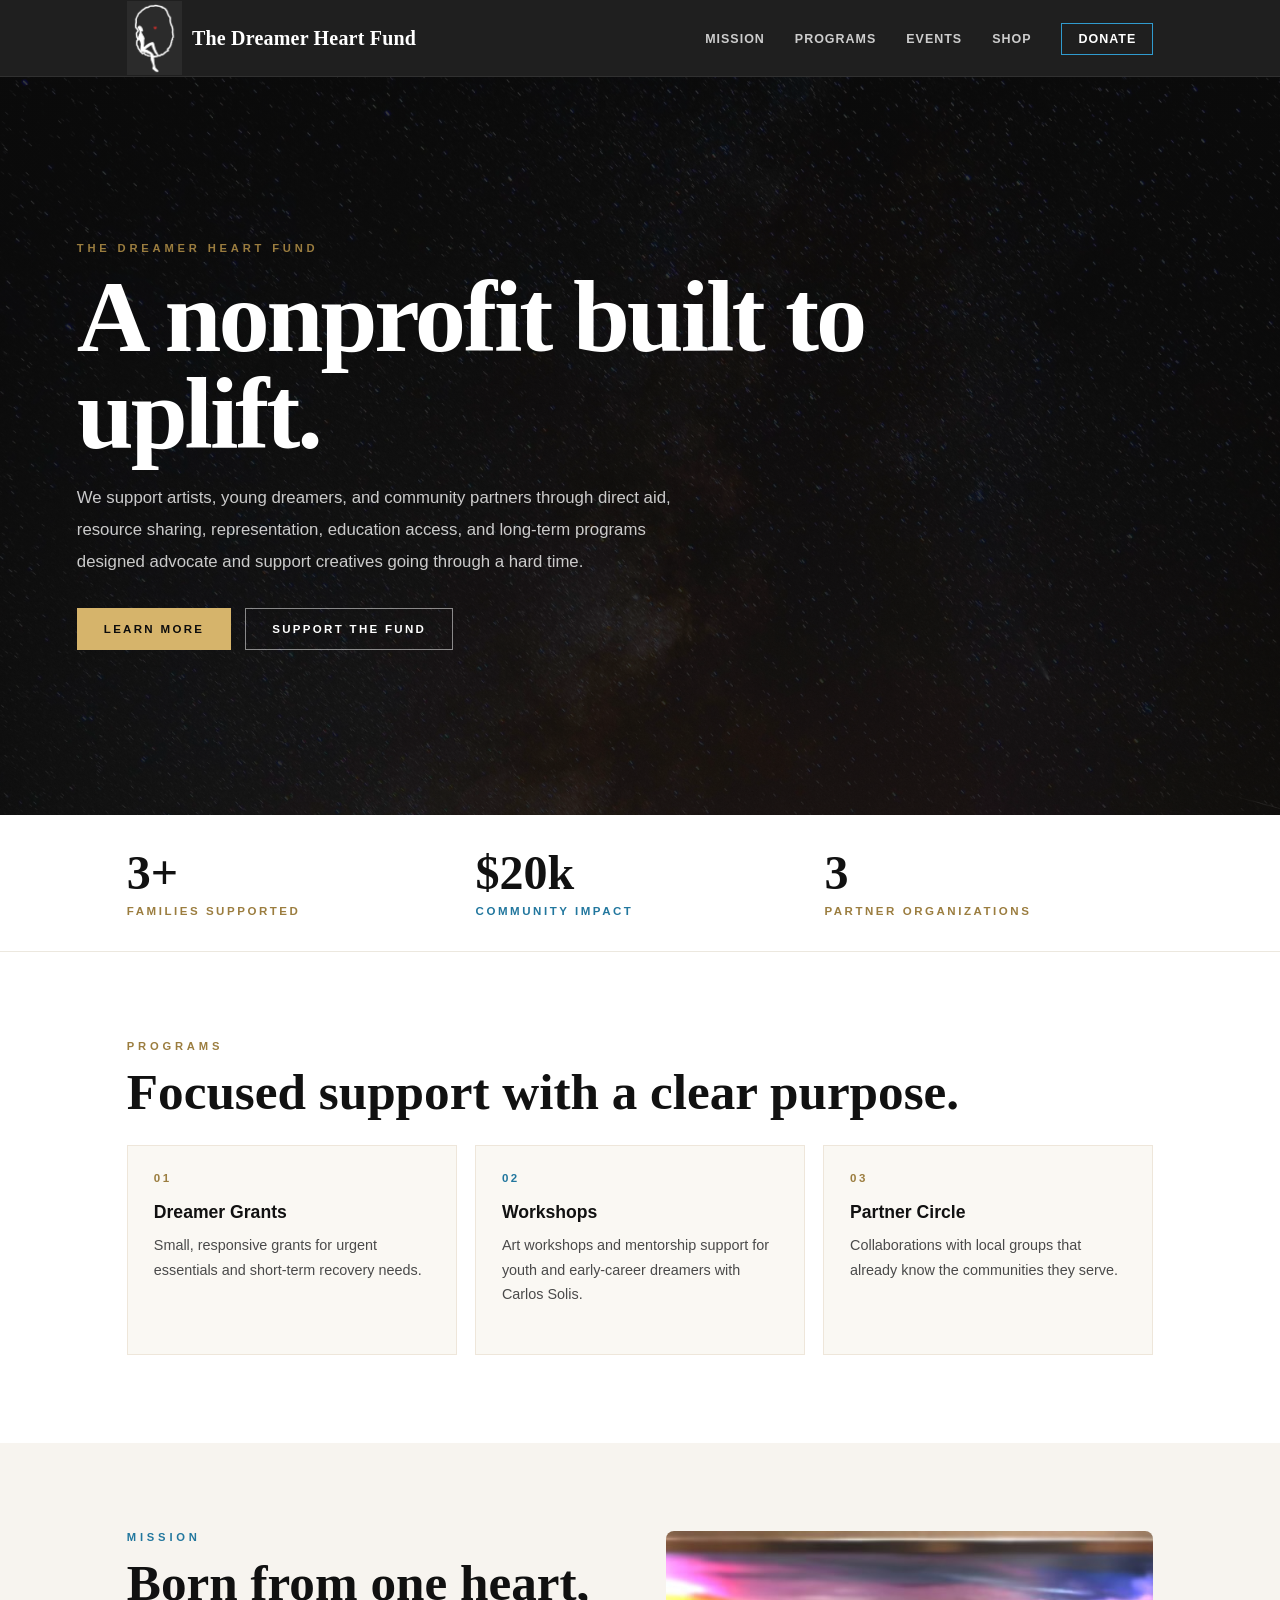
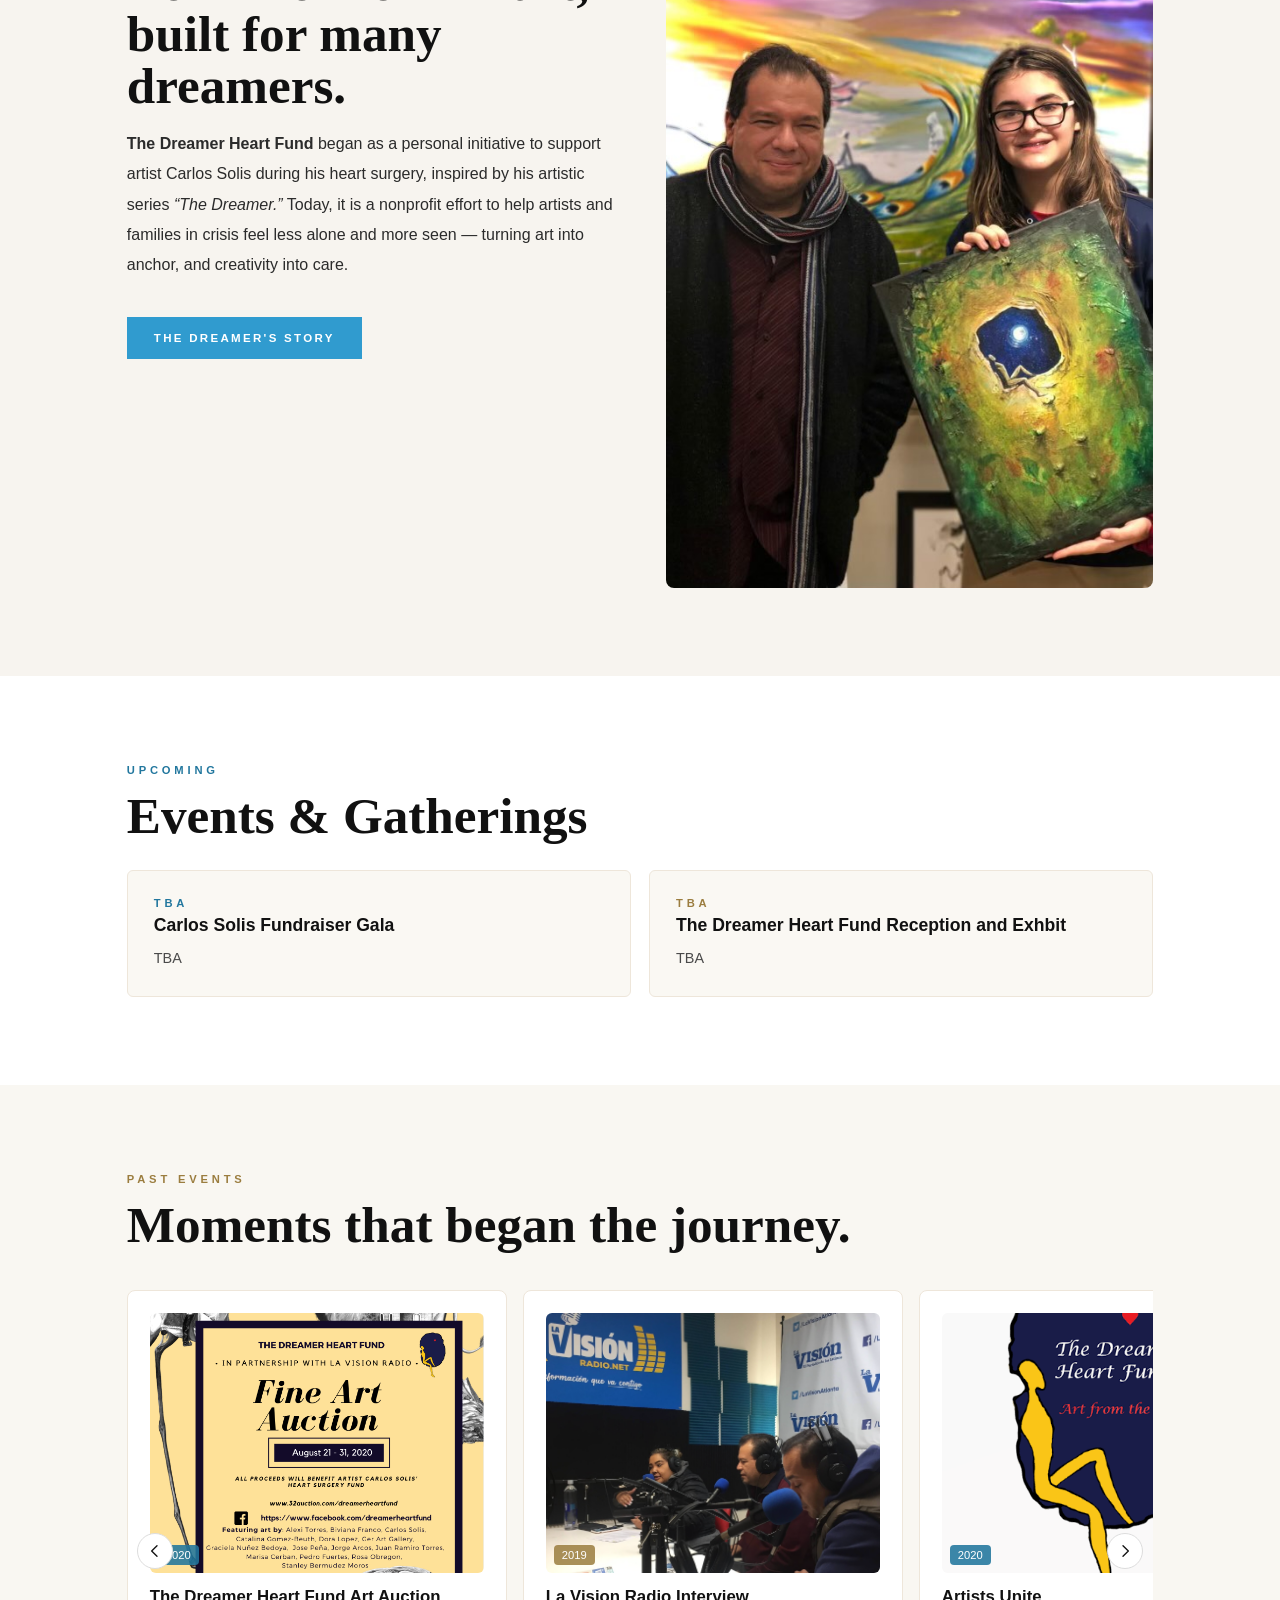
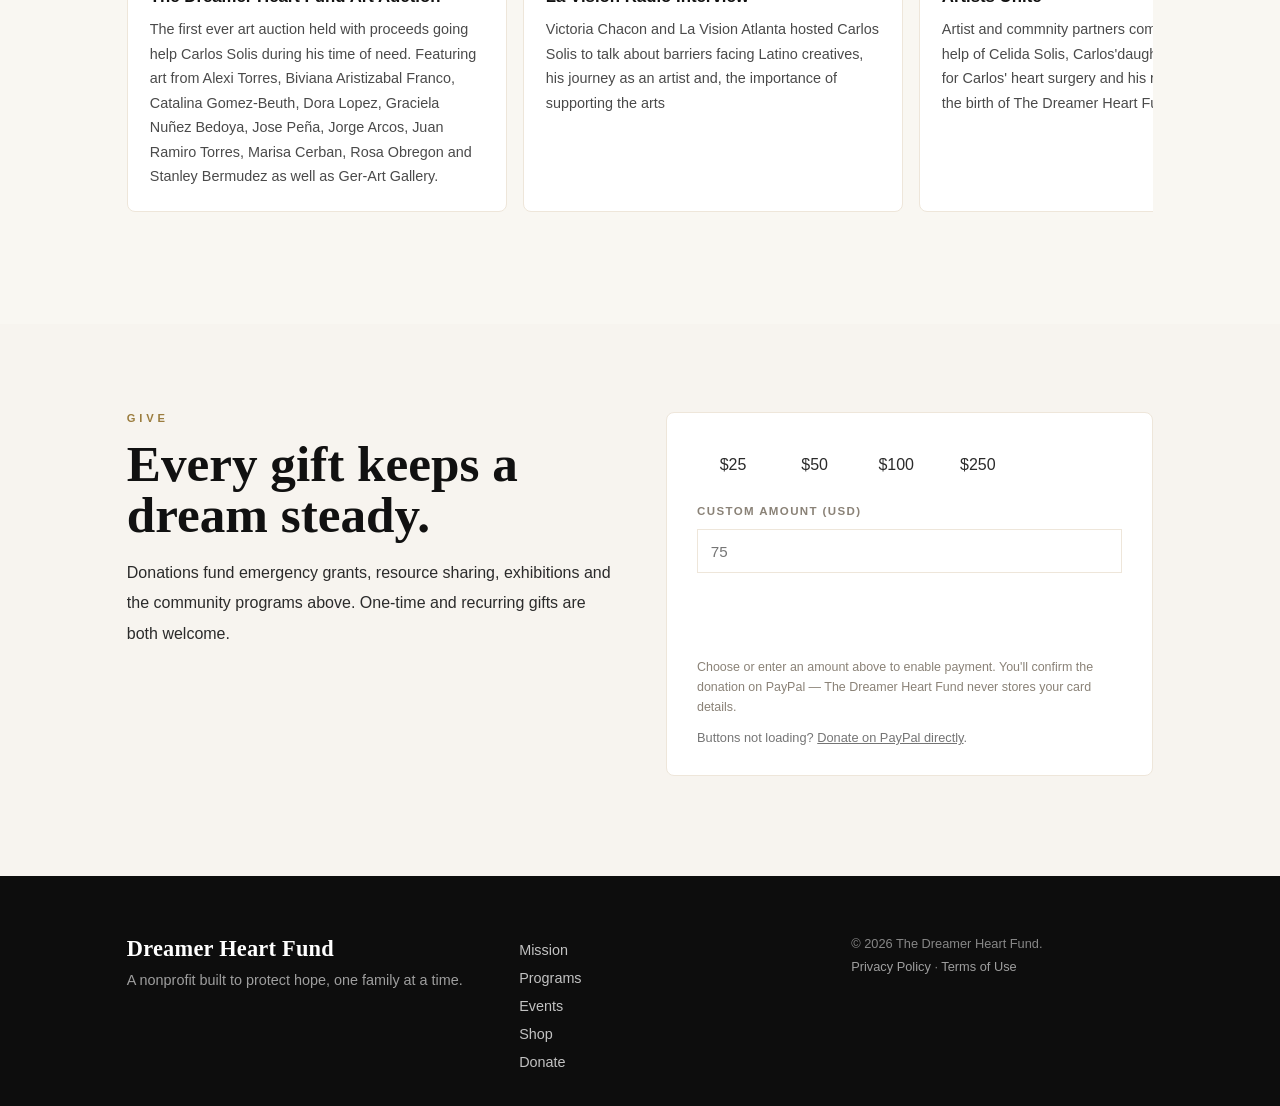
==== commit 94883863: "Added images to event section and to the gallery, fixed pay pay issue, fixed details" ====
--- a/index.html
+++ b/index.html
@@ -11,7 +11,7 @@
                  font-src 'self' https://fonts.gstatic.com;
                  script-src 'self' https://www.paypal.com https://www.paypalobjects.com;
                  connect-src 'self' https://www.paypal.com https://api-m.paypal.com;
-                 frame-src 'self' https://www.youtube-nocookie.com https://player.vimeo.com;
+                 frame-src 'self' https://www.youtube-nocookie.com https://player.vimeo.com https://www.paypal.com;
                  object-src 'none';
                  base-uri 'self';
                  form-action 'self';
@@ -181,6 +181,9 @@
             nonprofit effort to help artists and families in crisis feel less alone and more seen —
             turning art into anchor, and creativity into care.
           </p>
+          <br>
+          <br>
+          <a href="about.html" class="btn btn--blue">The Dreamer's Story</a>
         </div>
 
         <div class="mission__image" data-reveal>
@@ -198,19 +201,14 @@
 
         <div class="upcoming__grid">
           <article class="event-card" data-reveal>
-            <p class="event-card__date event-card__date--blue">June 14, 2026</p>
-            <h3 class="event-card__title">Fundraiser Gala</h3>
-            <p class="event-card__place">Community Arts Center</p>
+            <p class="event-card__date event-card__date--blue">TBA</p>
+            <h3 class="event-card__title">Carlos Solis Fundraiser Gala</h3>
+            <p class="event-card__place">TBA</p>
           </article>
           <article class="event-card" data-reveal>
-            <p class="event-card__date event-card__date--gold">July 08, 2026</p>
-            <h3 class="event-card__title">Youth Art Showcase</h3>
-            <p class="event-card__place">Eastside Gallery</p>
-          </article>
-          <article class="event-card" data-reveal>
-            <p class="event-card__date event-card__date--blue">August 02, 2026</p>
-            <h3 class="event-card__title">Talk &amp; Screening</h3>
-            <p class="event-card__place">Downtown Cinema</p>
+            <p class="event-card__date event-card__date--gold">TBA</p>
+            <h3 class="event-card__title">The Dreamer Heart Fund Reception and Exhbit</h3>
+            <p class="event-card__place">TBA</p>
           </article>
         </div>
       </div>
@@ -232,26 +230,26 @@
             <li class="carousel__item" data-reveal>
               <div class="carousel__media">
                 <img src="/images/fundraiser.png" alt="Guests at the Inaugural Dreamer Exhibition gallery opening" loading="lazy" width="600" height="400" />
-                <span class="carousel__tag carousel__tag--blue">Aug 2020</span>
+                <span class="carousel__tag carousel__tag--blue">2020</span>
               </div>
-              <h3 class="carousel__title">Inaugural Dreamer Exhibition</h3>
-              <p class="carousel__text">A gallery opening that introduced “The Dreamer” series and formally launched the fund, featuring live music and a short talk by the artist.</p>
+              <h3 class="carousel__title">The Dreamer Heart Fund Art Auction</h3>
+              <p class="carousel__text"> The first ever art auction held with proceeds going help Carlos Solis during his time of need. Featuring art from Alexi Torres, Biviana Aristizabal Franco, Catalina Gomez-Beuth, Dora Lopez, Graciela Nuñez Bedoya, Jose Peña, Jorge Arcos, Juan Ramiro Torres, Marisa Cerban, Rosa Obregon and Stanley Bermudez as well as Ger-Art Gallery.</p>
             </li>
             <li class="carousel__item" data-reveal>
               <div class="carousel__media">
-                <img src="/images/past/healing-workshop.jpg" alt="Families and artists at the Community Healing Workshop" loading="lazy" width="600" height="400" />
-                <span class="carousel__tag carousel__tag--gold">Jan 2026</span>
+                <img src="/images/past/la-vision.png" alt="Families and artists at the Community Healing Workshop" loading="lazy" width="600" height="400" />
+                <span class="carousel__tag carousel__tag--gold">2019</span>
               </div>
-              <h3 class="carousel__title">Community Healing Workshop</h3>
-              <p class="carousel__text">A small group of families and artists gathered for a guided art session focused on healing, memory, and resilience after crisis.</p>
+              <h3 class="carousel__title">La Vision Radio Interview</h3>
+              <p class="carousel__text">Victoria Chacon and La Vision Atlanta hosted Carlos Solis to talk about barriers facing Latino creatives, his journey as an artist and, the importance of supporting the arts   </p>
             </li>
             <li class="carousel__item" data-reveal>
               <div class="carousel__media">
-                <img src="/images/past/benefit-concert.jpg" alt="Local musicians performing at the Benefit Concert for the Fund" loading="lazy" width="600" height="400" />
-                <span class="carousel__tag carousel__tag--blue">Mar 2026</span>
+                <img src="/images/past/the dreamer.png" alt="Artists unite to helps Carlos Solis begining the first launch of the Fund" loading="lazy" width="600" height="400" />
+                <span class="carousel__tag carousel__tag--blue">2020</span>
               </div>
-              <h3 class="carousel__title">Benefit Concert for the Fund</h3>
-              <p class="carousel__text">Local musicians performed an evening of original pieces, with all proceeds supporting emergency grants for artists in need.</p>
+              <h3 class="carousel__title">Artists Unite </h3>
+              <p class="carousel__text"> Artist and commnity partners come together with the help of Celida Solis, Carlos'daughter to raise money for Carlos' heart surgery and his recover. This was the birth of The Dreamer Heart Fund.</p>
             </li>
           </ul>
 
--- a/index.css
+++ b/index.css
@@ -1357,10 +1357,9 @@
   display: block;
   width: 100%;
   height: 100%;
-  object-fit: cover;
-}
-
-/* The label bar — fused to the image, no gap, no card chrome */
+  object-fit: contain;
+}
+
 .gallery-frame__caption {
   background: var(--dhf-black-soft, #161616);
   padding: 1.1rem 1.75rem 1.35rem;
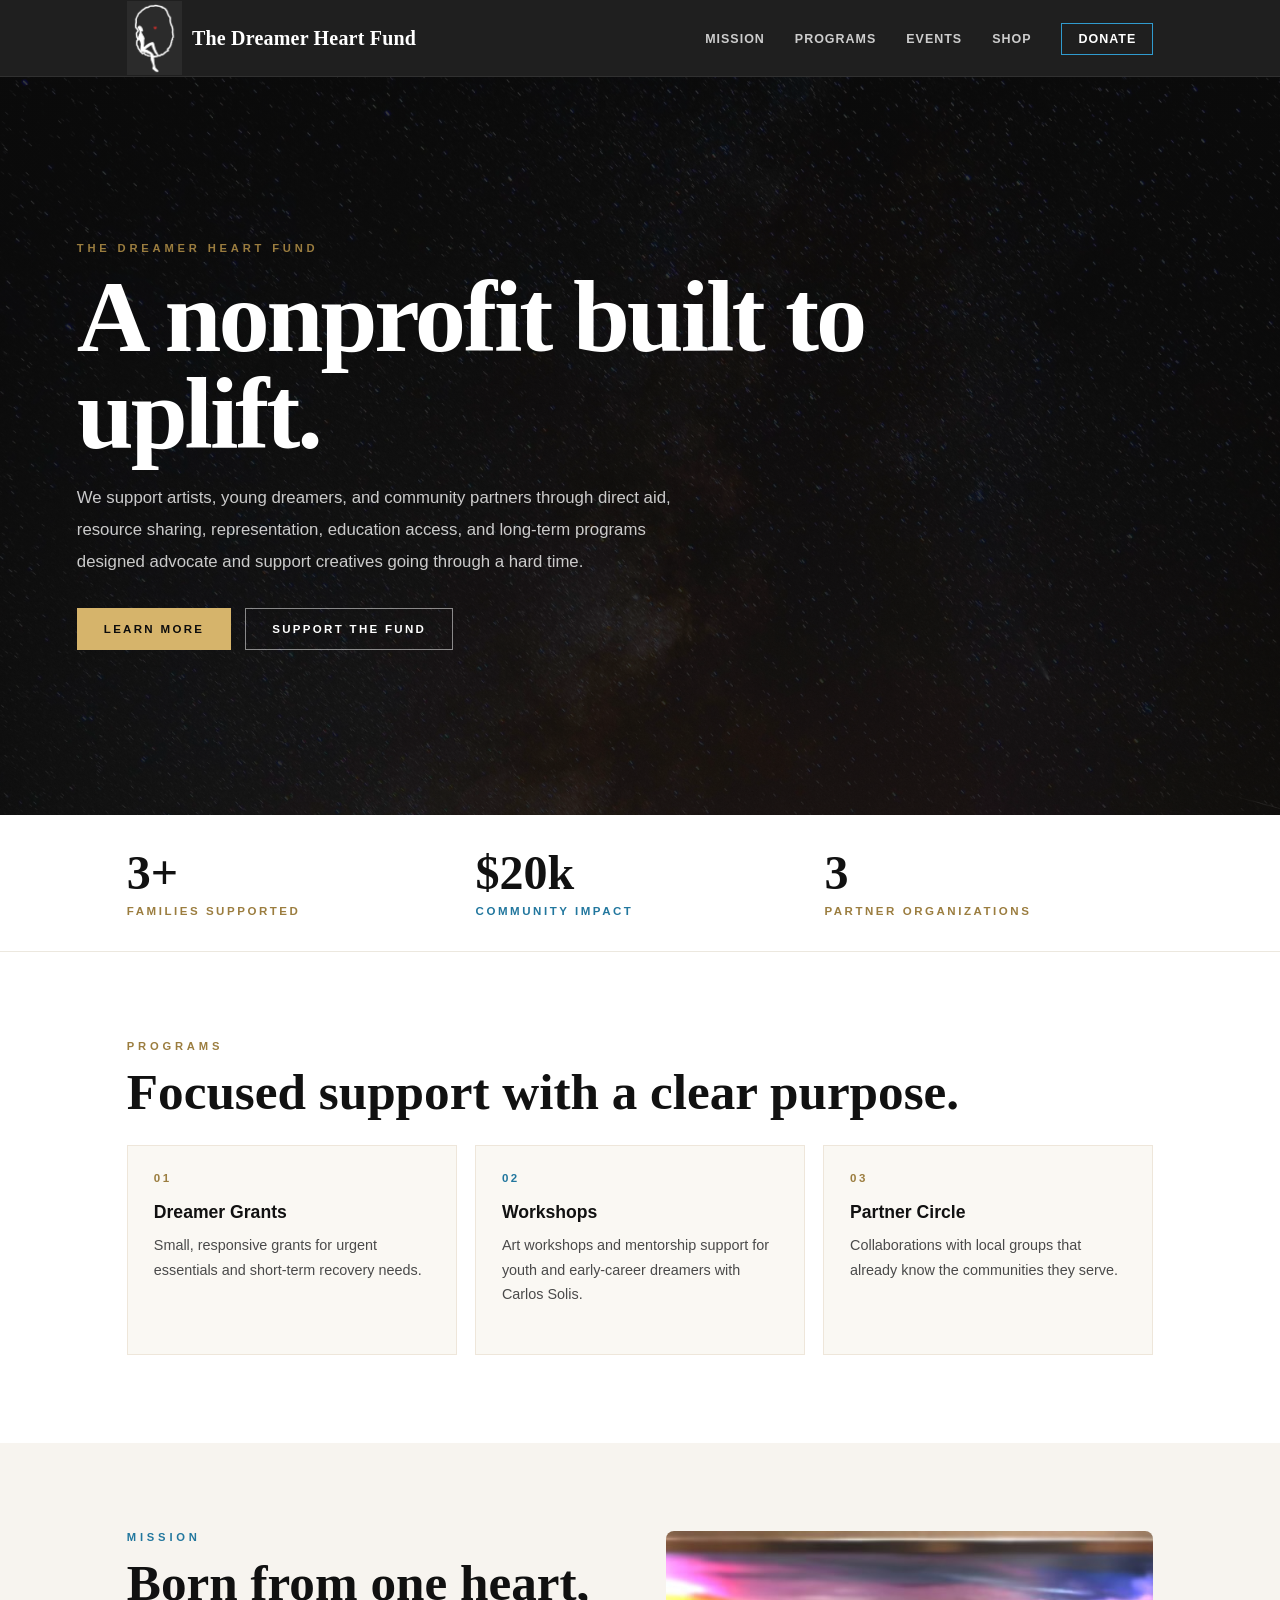
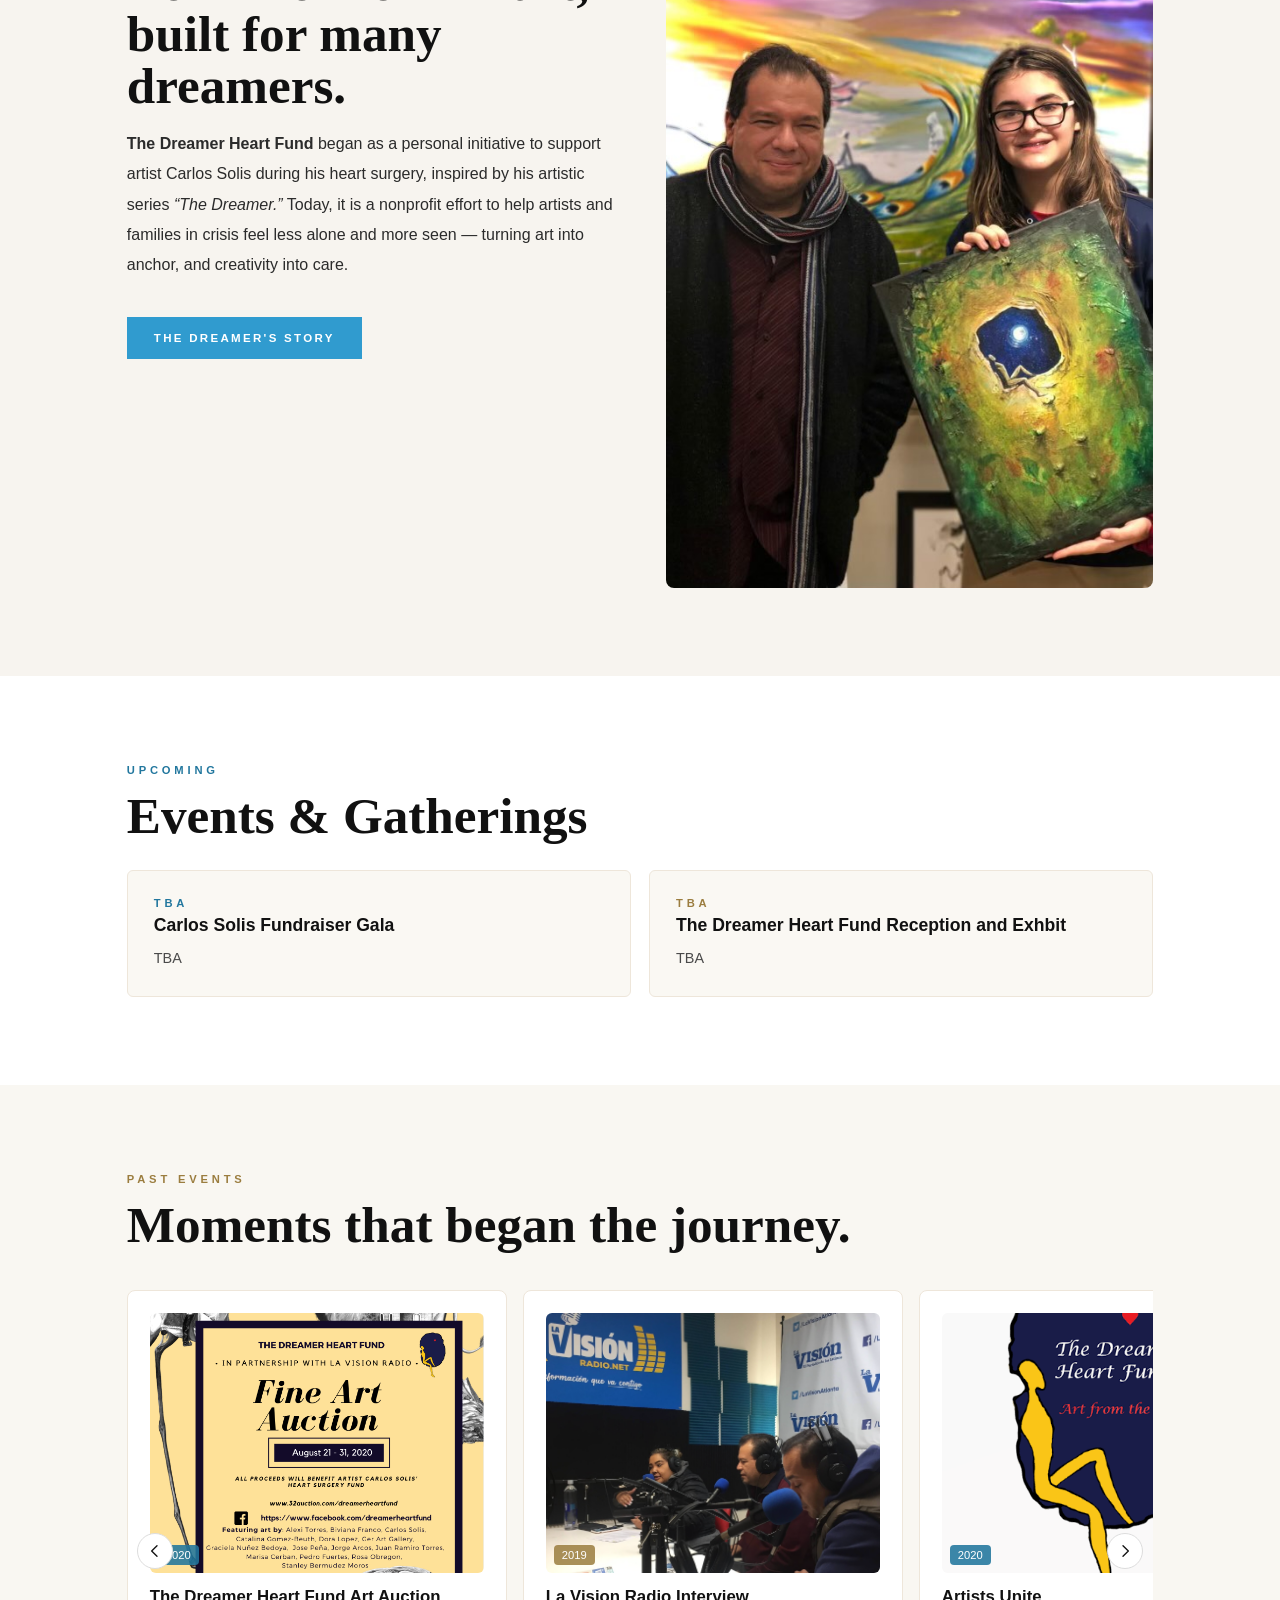
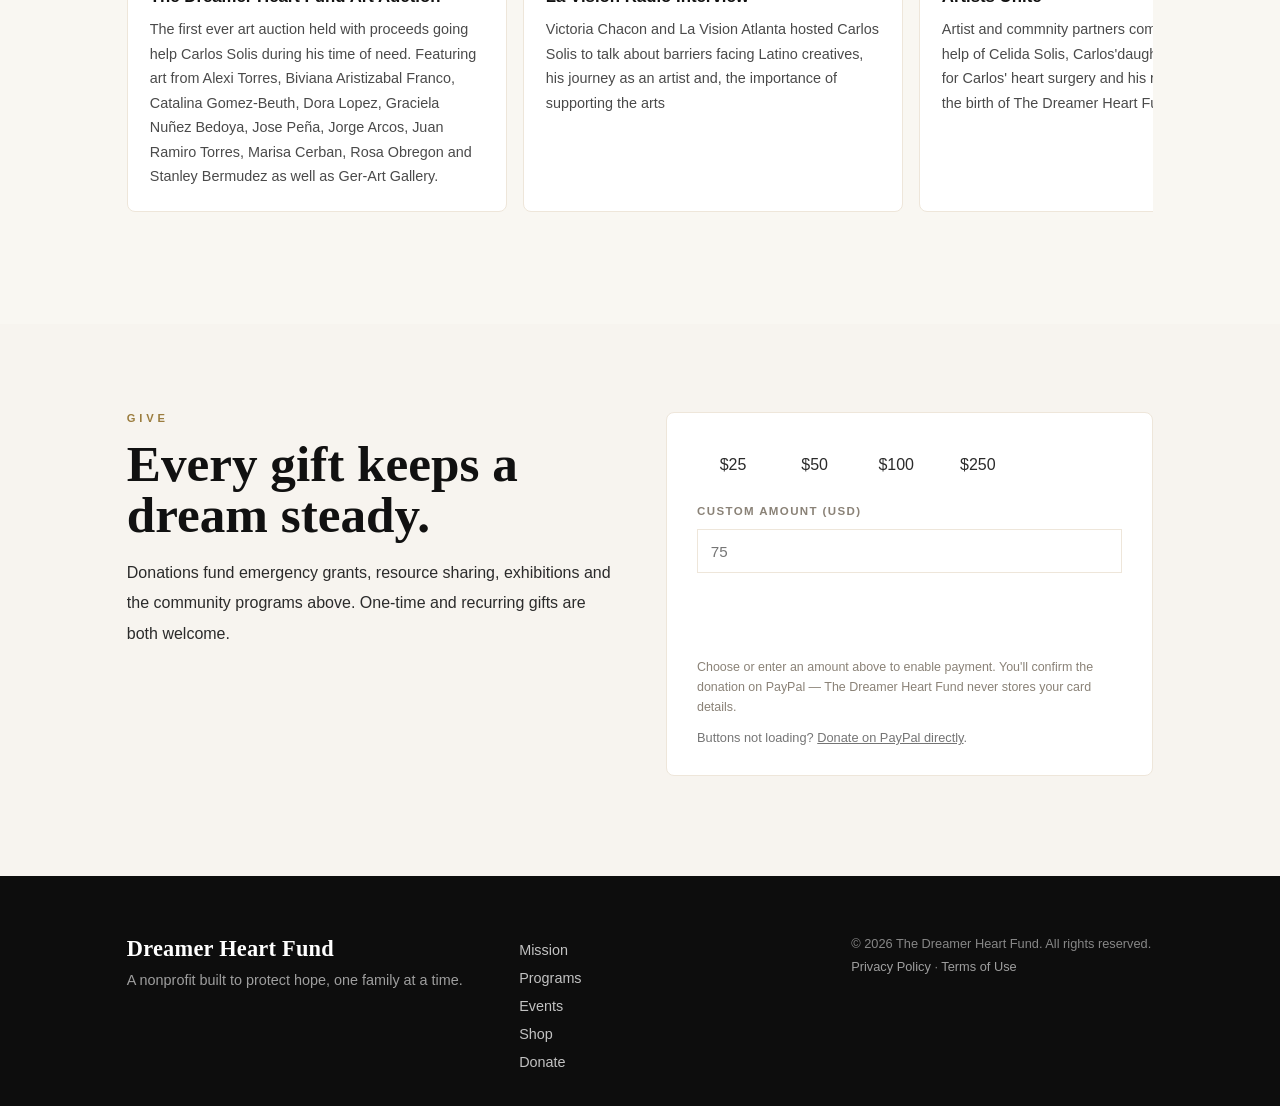
==== commit 1e78144c: "Added accurate print details, connected to order form, fixed navigation" ====
--- a/index.html
+++ b/index.html
@@ -42,7 +42,7 @@
   <meta name="twitter:image" content="https://www.dreamerheartfund.org/images/dreamer-heart-fund.jpg" />
 
   <link rel="icon" href="/favicon.ico" sizes="any" />
-  <link rel="icon" href="/images/icon.svg" type="image/svg+xml" />
+  <link rel="icon" href="/images/logo.png" type="image/svg+xml" />
   <link rel="apple-touch-icon" href="/images/apple-touch-icon.png" />
   <link rel="manifest" href="/site.webmanifest" />
   <link rel="preconnect" href="https://fonts.googleapis.com" />
@@ -76,10 +76,8 @@
       <nav class="primary-nav" aria-label="Primary">
         <ul class="primary-nav__list">
           <li><a href="about.html">Mission</a></li>
-          <li><a href="about.html">Programs</a></li>
+          <li><a href="programs.html">Programs</a></li>
           <li><a href="#events">Events</a></li>
-          <!-- <li><a href="#auctions">Auctions</a></li> -->
-          <!-- <li><a href="#video">Stories</a></li> -->
           <li><a href="shop.html">Shop</a></li>
           <li><a href="#donate" class="primary-nav__cta">Donate</a></li>
         </ul>
@@ -260,7 +258,7 @@
       </div>
     </section>
 
-    <!-- ============ FUTURE VIDEO SECTION  ============ -->
+    <!-- FUTURE VIDEO SECTION -->
     <section class="module-stub" id="video" hidden>
       <!--
         Reserved for a "Stories" / video module (e.g. embedded testimonials,
@@ -270,10 +268,10 @@
       -->
     </section>
 
-    <!-- ============ FUTURE AUCTIONS SECTION MAYBE ============ -->
+    <!-- FUTURE AUCTIONS SECTION MAYBE -->
     <section class="module-stub" id="auctions" hidden>
       <!--
-        Reserved for benefit auctions. May connect my 32 auctions account. W0uld like live biding but who knows -->
+        Reserved for benefit auctions. May connect my 32 auctions account. Would like live biding but who knows -->
     </section>
 
     <section class="donate" id="donate">
@@ -341,7 +339,7 @@
       </nav>
 
       <div class="site-footer__legal">
-        <p>&copy; <span id="footer-year">2026</span> The Dreamer Heart Fund.</p>
+        <p>&copy; <span id="footer-year">2026</span> The Dreamer Heart Fund. All rights reserved.</p>
         <p><a href="/privacy.html">Privacy Policy</a> &middot; <a href="/terms.html">Terms of Use</a></p>
       </div>
     </div>
--- a/index.css
+++ b/index.css
@@ -1,5 +1,4 @@
 :root {
-  /* Base palette */
   --color-black: #0d0d0d;
   --color-ink: #111111;
   --color-white: #ffffff;
